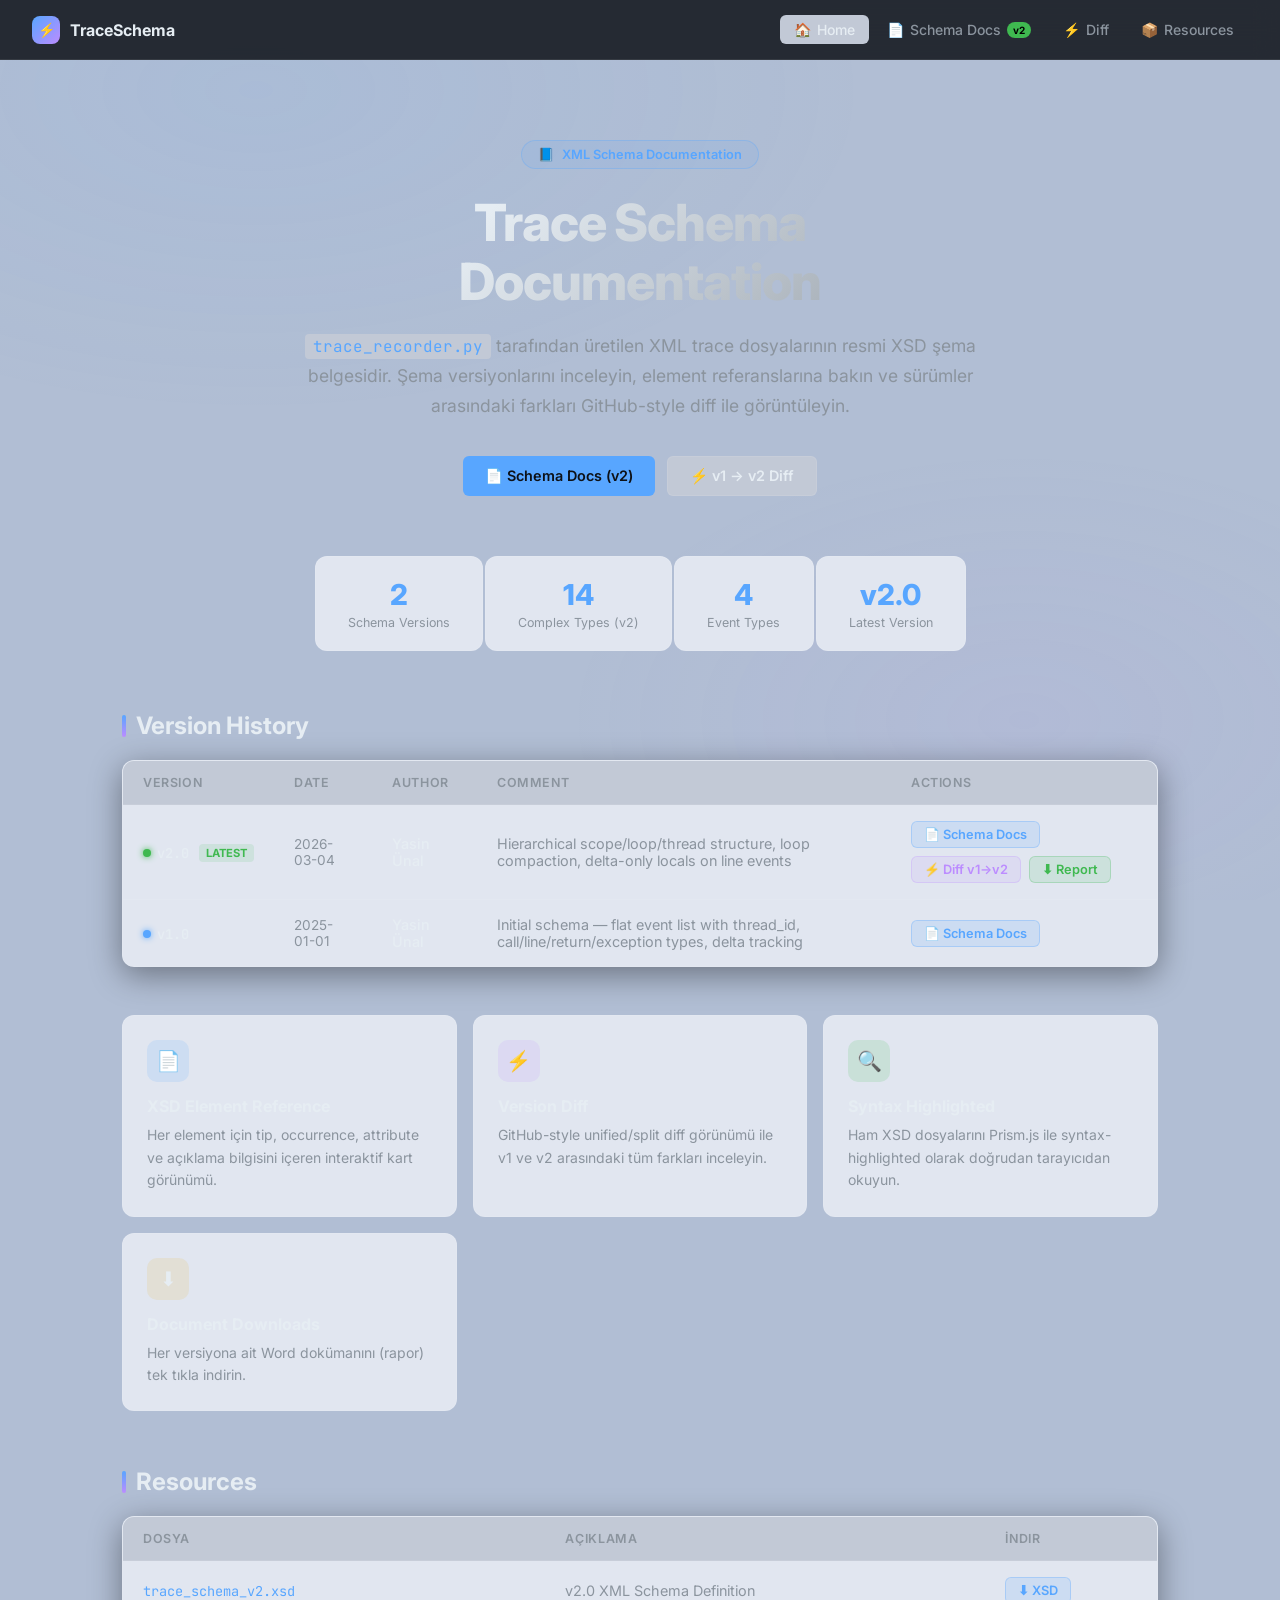
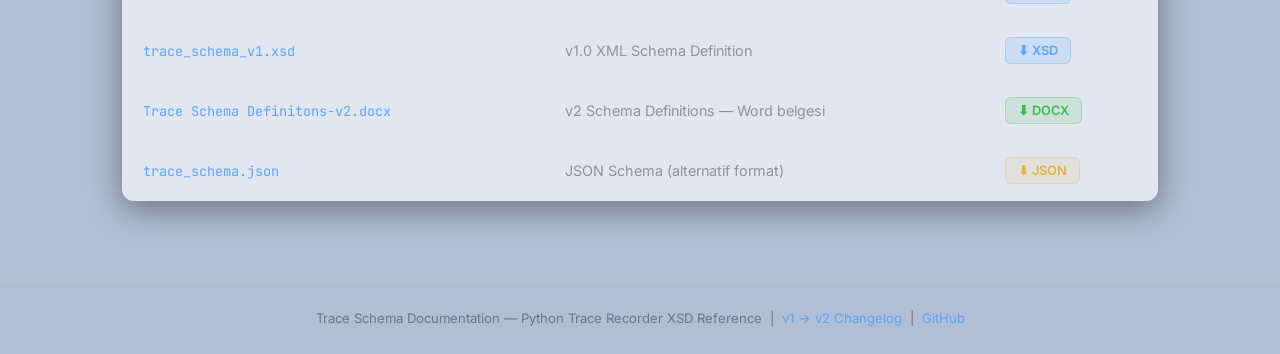
==== index.html @ 7e71cb7e "Trace Schema v0 - XSD schema v1-2 documentations - UI diffs. - Github Actions" ====
<!DOCTYPE html>
<html lang="en">
<head>
    <meta charset="UTF-8" />
    <meta name="viewport" content="width=device-width, initial-scale=1.0" />
    <title>Trace Schema Documentation</title>
    <meta name="description"
        content="Official documentation for the Python Trace Recorder XML Schema (XSD). Browse schema versions, view element references, and compare version diffs." />
    <link rel="preconnect" href="https://fonts.googleapis.com" />
    <link rel="preconnect" href="https://fonts.gstatic.com" crossorigin />
    <link
        href="https://fonts.googleapis.com/css2?family=Inter:wght@300;400;500;600;700;800&family=JetBrains+Mono:wght@400;500&display=swap"
        rel="stylesheet" />
    <style>
        *,
        *::before,
        *::after {
            box-sizing: border-box;
            margin: 0;
            padding: 0;
        }

        :root {
            --bg: #b1bed4;
            --bg2: #e1e6f0;
            --bg3: #c2c9d6;
            --border: rgba(255, 255, 255, 0.08);
            --accent: #58a6ff;
            --accent2: #79c0ff;
            --green: #3fb950;
            --purple: #bc8cff;
            --orange: #e3b341;
            --red: #f85149;
            --text: #e6edf3;
            --text2: #8b949e;
            --text3: #6e7681;
            --radius: 12px;
            --radius-sm: 6px;
            --shadow: 0 8px 32px rgba(0, 0, 0, 0.4);
        }

        html {
            scroll-behavior: smooth;
        }

        body {
            font-family: 'Inter', sans-serif;
            background: var(--bg);
            color: var(--text);
            min-height: 100vh;
            overflow-x: hidden;
        }

        /* ── ANIMATED BACKGROUND ── */
        body::before {
            content: '';
            position: fixed;
            inset: 0;
            background:
                radial-gradient(ellipse 80% 60% at 20% 10%, rgba(88, 166, 255, 0.07) 0%, transparent 60%),
                radial-gradient(ellipse 60% 50% at 80% 80%, rgba(188, 140, 255, 0.06) 0%, transparent 60%);
            pointer-events: none;
            z-index: 0;
        }

        /* ── NAV ── */
        nav {
            position: sticky;
            top: 0;
            z-index: 100;
            display: flex;
            align-items: center;
            justify-content: space-between;
            padding: 0 2rem;
            height: 60px;
            background: rgba(13, 17, 23, 0.85);
            backdrop-filter: blur(12px);
            border-bottom: 1px solid var(--border);
        }

        .nav-brand {
            display: flex;
            align-items: center;
            gap: 10px;
            font-weight: 700;
            font-size: 1rem;
            color: var(--text);
            text-decoration: none;
        }

        .nav-brand .brand-icon {
            width: 28px;
            height: 28px;
            background: linear-gradient(135deg, var(--accent), var(--purple));
            border-radius: 8px;
            display: flex;
            align-items: center;
            justify-content: center;
            font-size: 14px;
        }

        .nav-links {
            display: flex;
            align-items: center;
            gap: 0.25rem;
            list-style: none;
        }

        .nav-links a {
            display: flex;
            align-items: center;
            gap: 6px;
            padding: 6px 14px;
            border-radius: var(--radius-sm);
            color: var(--text2);
            text-decoration: none;
            font-size: 0.875rem;
            font-weight: 500;
            transition: color 0.2s, background 0.2s;
        }

        .nav-links a:hover,
        .nav-links a.active {
            color: var(--text);
            background: var(--bg3);
        }

        .nav-badge {
            font-size: 10px;
            font-weight: 700;
            padding: 2px 6px;
            border-radius: 999px;
            background: var(--green);
            color: #000;
        }

        /* ── HERO ── */
        .hero {
            position: relative;
            z-index: 1;
            max-width: 900px;
            margin: 0 auto;
            padding: 80px 2rem 60px;
            text-align: center;
        }

        .hero-badge {
            display: inline-flex;
            align-items: center;
            gap: 8px;
            padding: 6px 16px;
            background: rgba(88, 166, 255, 0.1);
            border: 1px solid rgba(88, 166, 255, 0.3);
            border-radius: 999px;
            font-size: 0.8rem;
            color: var(--accent);
            font-weight: 600;
            margin-bottom: 24px;
        }

        .hero h1 {
            font-size: clamp(2rem, 5vw, 3.2rem);
            font-weight: 800;
            line-height: 1.15;
            letter-spacing: -0.02em;
            margin-bottom: 20px;
            background: linear-gradient(135deg, #e6edf3 30%, #8b949e);
            -webkit-background-clip: text;
            -webkit-text-fill-color: transparent;
            background-clip: text;
        }

        .hero p {
            font-size: 1.1rem;
            color: var(--text2);
            line-height: 1.7;
            max-width: 680px;
            margin: 0 auto 36px;
        }

        .hero-actions {
            display: flex;
            gap: 12px;
            justify-content: center;
            flex-wrap: wrap;
        }

        .btn {
            display: inline-flex;
            align-items: center;
            gap: 8px;
            padding: 10px 22px;
            border-radius: var(--radius-sm);
            font-size: 0.9rem;
            font-weight: 600;
            text-decoration: none;
            cursor: pointer;
            border: none;
            transition: all 0.2s;
            white-space: nowrap;
        }

        .btn-primary {
            background: var(--accent);
            color: #0d1117;
        }

        .btn-primary:hover {
            background: var(--accent2);
            transform: translateY(-1px);
            box-shadow: 0 4px 16px rgba(88, 166, 255, 0.35);
        }

        .btn-secondary {
            background: var(--bg3);
            color: var(--text);
            border: 1px solid var(--border);
        }

        .btn-secondary:hover {
            background: #2d333b;
            transform: translateY(-1px);
        }

        /* ── STATS STRIP ── */
        .stats-strip {
            position: relative;
            z-index: 1;
            display: flex;
            justify-content: center;
            gap: 2px;
            padding: 0 2rem 60px;
        }

        .stat-card {
            background: var(--bg2);
            border: 1px solid var(--border);
            border-radius: var(--radius);
            padding: 20px 32px;
            text-align: center;
            min-width: 140px;
        }

        .stat-card .stat-num {
            font-size: 1.8rem;
            font-weight: 800;
            color: var(--accent);
            display: block;
        }

        .stat-card .stat-label {
            font-size: 0.78rem;
            color: var(--text2);
            margin-top: 3px;
        }

        /* ── MAIN CONTENT ── */
        .main-content {
            position: relative;
            z-index: 1;
            max-width: 1100px;
            margin: 0 auto;
            padding: 0 2rem 80px;
        }

        .section-header {
            display: flex;
            align-items: center;
            justify-content: space-between;
            margin-bottom: 20px;
        }

        .section-title {
            font-size: 1.5rem;
            font-weight: 700;
            display: flex;
            align-items: center;
            gap: 10px;
        }

        .section-title::before {
            content: '';
            display: inline-block;
            width: 4px;
            height: 22px;
            background: linear-gradient(180deg, var(--accent), var(--purple));
            border-radius: 2px;
        }

        /* ── VERSION TABLE ── */
        .version-table-wrap {
            background: var(--bg2);
            border: 1px solid var(--border);
            border-radius: var(--radius);
            overflow: hidden;
            box-shadow: var(--shadow);
        }

        table {
            width: 100%;
            border-collapse: collapse;
        }

        thead th {
            padding: 14px 20px;
            text-align: left;
            font-size: 0.78rem;
            font-weight: 600;
            color: var(--text2);
            text-transform: uppercase;
            letter-spacing: 0.05em;
            background: var(--bg3);
            border-bottom: 1px solid var(--border);
        }

        tbody tr {
            border-bottom: 1px solid var(--border);
            transition: background 0.15s;
        }

        tbody tr:last-child {
            border-bottom: none;
        }

        tbody tr:hover {
            background: rgba(255, 255, 255, 0.02);
        }

        tbody td {
            padding: 16px 20px;
            font-size: 0.9rem;
            vertical-align: middle;
        }

        .version-badge {
            display: inline-flex;
            align-items: center;
            gap: 6px;
            font-family: 'JetBrains Mono', monospace;
            font-size: 0.85rem;
            font-weight: 600;
        }

        .v-dot {
            width: 8px;
            height: 8px;
            border-radius: 50%;
            flex-shrink: 0;
        }

        .v-dot-green {
            background: var(--green);
            box-shadow: 0 0 6px var(--green);
        }

        .v-dot-blue {
            background: var(--accent);
            box-shadow: 0 0 6px var(--accent);
        }

        .date-cell {
            color: var(--text2);
            font-size: 0.85rem;
        }

        .author-cell {
            font-weight: 500;
            color: var(--text);
        }

        .comment-cell {
            color: var(--text2);
        }

        .actions-cell {
            display: flex;
            align-items: center;
            gap: 8px;
            flex-wrap: wrap;
        }

        .btn-sm {
            display: inline-flex;
            align-items: center;
            gap: 5px;
            padding: 5px 12px;
            border-radius: 6px;
            font-size: 0.8rem;
            font-weight: 600;
            text-decoration: none;
            transition: all 0.2s;
            white-space: nowrap;
            cursor: pointer;
            border: none;
        }

        .btn-sm-blue {
            background: rgba(88, 166, 255, 0.15);
            color: var(--accent);
            border: 1px solid rgba(88, 166, 255, 0.3);
        }

        .btn-sm-blue:hover {
            background: rgba(88, 166, 255, 0.25);
            transform: translateY(-1px);
        }

        .btn-sm-purple {
            background: rgba(188, 140, 255, 0.12);
            color: var(--purple);
            border: 1px solid rgba(188, 140, 255, 0.25);
        }

        .btn-sm-purple:hover {
            background: rgba(188, 140, 255, 0.22);
            transform: translateY(-1px);
        }

        .btn-sm-green {
            background: rgba(63, 185, 80, 0.12);
            color: var(--green);
            border: 1px solid rgba(63, 185, 80, 0.25);
        }

        .btn-sm-green:hover {
            background: rgba(63, 185, 80, 0.22);
            transform: translateY(-1px);
        }

        .btn-sm-orange {
            background: rgba(227, 179, 65, 0.12);
            color: var(--orange);
            border: 1px solid rgba(227, 179, 65, 0.25);
        }

        .btn-sm-orange:hover {
            background: rgba(227, 179, 65, 0.22);
            transform: translateY(-1px);
        }

        /* ── FEATURE CARDS ── */
        .features-grid {
            display: grid;
            grid-template-columns: repeat(auto-fit, minmax(280px, 1fr));
            gap: 16px;
            margin-top: 48px;
        }

        .feature-card {
            background: var(--bg2);
            border: 1px solid var(--border);
            border-radius: var(--radius);
            padding: 24px;
            transition: border-color 0.2s, transform 0.2s;
        }

        .feature-card:hover {
            border-color: rgba(88, 166, 255, 0.3);
            transform: translateY(-2px);
        }

        .feature-icon {
            width: 42px;
            height: 42px;
            border-radius: 10px;
            display: flex;
            align-items: center;
            justify-content: center;
            font-size: 20px;
            margin-bottom: 14px;
        }

        .fi-blue {
            background: rgba(88, 166, 255, 0.15);
        }

        .fi-purple {
            background: rgba(188, 140, 255, 0.15);
        }

        .fi-green {
            background: rgba(63, 185, 80, 0.15);
        }

        .fi-orange {
            background: rgba(227, 179, 65, 0.15);
        }

        .feature-card h3 {
            font-size: 1rem;
            font-weight: 700;
            margin-bottom: 8px;
        }

        .feature-card p {
            font-size: 0.875rem;
            color: var(--text2);
            line-height: 1.6;
        }

        /* ── SECTION DIVIDER ── */
        .section-gap {
            margin-top: 56px;
        }

        /* ── FOOTER ── */
        footer {
            position: relative;
            z-index: 1;
            border-top: 1px solid var(--border);
            padding: 28px 2rem;
            text-align: center;
            color: var(--text3);
            font-size: 0.82rem;
        }

        footer a {
            color: var(--accent);
            text-decoration: none;
        }

        footer a:hover {
            text-decoration: underline;
        }

        /* ── RESPONSIVE ── */
        @media (max-width: 768px) {
            nav {
                padding: 0 1rem;
            }

            .nav-links a span {
                display: none;
            }

            .hero {
                padding: 48px 1rem 40px;
            }

            .main-content {
                padding: 0 1rem 60px;
            }

            .stats-strip {
                gap: 8px;
                flex-wrap: wrap;
            }

            .stat-card {
                min-width: 120px;
                padding: 16px 20px;
            }

            thead th:nth-child(3),
            tbody td:nth-child(3) {
                display: none;
            }

            .hero h1 {
                font-size: 1.8rem;
            }
        }
    </style>
</head>
<body>

    <!-- ── NAVIGATION ── -->
    <nav>
        <a href="index.html" class="nav-brand">
            <div class="brand-icon">⚡</div>
            TraceSchema
        </a>
        <ul class="nav-links">
            <li><a href="index.html" class="active"><span>🏠</span> <span>Home</span></a></li>
            <li><a href="site/schema-v2.html"><span>📄</span> <span>Schema Docs</span><span
                        class="nav-badge">v2</span></a></li>
            <li><a href="site/diff.html"><span>⚡</span> <span>Diff</span></a></li>
            <li><a href="#resources"><span>📦</span> <span>Resources</span></a></li>
        </ul>
    </nav>

    <!-- ── HERO ── -->
    <section class="hero">
        <div class="hero-badge">
            <span>📘</span> XML Schema Documentation
        </div>
        <h1>Trace Schema<br />Documentation</h1>
        <p>
            <code
                style="background: var(--bg3); padding: 2px 8px; border-radius: 4px; font-family: 'JetBrains Mono', monospace; font-size: 0.9em; color: var(--accent);">trace_recorder.py</code>
            tarafından üretilen XML trace dosyalarının resmi XSD şema belgesidir.
            Şema versiyonlarını inceleyin, element referanslarına bakın ve sürümler arasındaki farkları GitHub-style
            diff ile görüntüleyin.
        </p>
        <div class="hero-actions">
            <a href="site/schema-v2.html" class="btn btn-primary">📄 Schema Docs (v2)</a>
            <a href="site/diff.html" class="btn btn-secondary">⚡ v1 → v2 Diff</a>
        </div>
    </section>

    <!-- ── STATS ── -->
    <div class="stats-strip">
        <div class="stat-card">
            <span class="stat-num">2</span>
            <div class="stat-label">Schema Versions</div>
        </div>
        <div class="stat-card">
            <span class="stat-num">14</span>
            <div class="stat-label">Complex Types (v2)</div>
        </div>
        <div class="stat-card">
            <span class="stat-num">4</span>
            <div class="stat-label">Event Types</div>
        </div>
        <div class="stat-card">
            <span class="stat-num">v2.0</span>
            <div class="stat-label">Latest Version</div>
        </div>
    </div>

    <!-- ── MAIN ── -->
    <main class="main-content">

        <!-- Version Table -->
        <section id="versions">
            <div class="section-header">
                <h2 class="section-title">Version History</h2>
            </div>
            <div class="version-table-wrap">
                <table>
                    <thead>
                        <tr>
                            <th>Version</th>
                            <th>Date</th>
                            <th>Author</th>
                            <th>Comment</th>
                            <th>Actions</th>
                        </tr>
                    </thead>
                    <tbody>
                        <tr>
                            <td>
                                <span class="version-badge">
                                    <span class="v-dot v-dot-green"></span>
                                    v2.0 <span
                                        style="font-size:0.7rem; color:var(--green); font-family:Inter,sans-serif; font-weight:700; background:rgba(63,185,80,0.12); padding:2px 7px; border-radius:4px; margin-left:4px;">LATEST</span>
                                </span>
                            </td>
                            <td class="date-cell">2026-03-04</td>
                            <td class="author-cell">Yasin Ünal</td>
                            <td class="comment-cell">Hierarchical scope/loop/thread structure, loop compaction,
                                delta-only locals on line events</td>
                            <td>
                                <div class="actions-cell">
                                    <a href="site/schema-v2.html" class="btn-sm btn-sm-blue">📄 Schema Docs</a>
                                    <a href="site/diff.html" class="btn-sm btn-sm-purple">⚡ Diff v1→v2</a>
                                    <a href="documents/Trace Schema Definitons-v2.docx" class="btn-sm btn-sm-green"
                                        download>⬇ Report</a>
                                </div>
                            </td>
                        </tr>
                        <tr>
                            <td>
                                <span class="version-badge">
                                    <span class="v-dot v-dot-blue"></span>
                                    v1.0
                                </span>
                            </td>
                            <td class="date-cell">2025-01-01</td>
                            <td class="author-cell">Yasin Ünal</td>
                            <td class="comment-cell">Initial schema — flat event list with thread_id,
                                call/line/return/exception types, delta tracking</td>
                            <td>
                                <div class="actions-cell">
                                    <a href="site/schema-v1.html" class="btn-sm btn-sm-blue">📄 Schema Docs</a>
                                </div>
                            </td>
                        </tr>
                    </tbody>
                </table>
            </div>
        </section>

        <!-- Feature Cards -->
        <div class="features-grid">
            <div class="feature-card">
                <div class="feature-icon fi-blue">📄</div>
                <h3>XSD Element Reference</h3>
                <p>Her element için tip, occurrence, attribute ve açıklama bilgisini içeren interaktif kart görünümü.
                </p>
            </div>
            <div class="feature-card">
                <div class="feature-icon fi-purple">⚡</div>
                <h3>Version Diff</h3>
                <p>GitHub-style unified/split diff görünümü ile v1 ve v2 arasındaki tüm farkları inceleyin.</p>
            </div>
            <div class="feature-card">
                <div class="feature-icon fi-green">🔍</div>
                <h3>Syntax Highlighted</h3>
                <p>Ham XSD dosyalarını Prism.js ile syntax-highlighted olarak doğrudan tarayıcıdan okuyun.</p>
            </div>
            <div class="feature-card">
                <div class="feature-icon fi-orange">⬇</div>
                <h3>Document Downloads</h3>
                <p>Her versiyona ait Word dokümanını (rapor) tek tıkla indirin.</p>
            </div>
        </div>

        <!-- Resources -->
        <section id="resources" class="section-gap">
            <div class="section-header">
                <h2 class="section-title">Resources</h2>
            </div>
            <div class="version-table-wrap">
                <table>
                    <thead>
                        <tr>
                            <th>Dosya</th>
                            <th>Açıklama</th>
                            <th>İndir</th>
                        </tr>
                    </thead>
                    <tbody>
                        <tr>
                            <td><code
                                    style="font-family:'JetBrains Mono',monospace; color:var(--accent); font-size:0.85rem;">trace_schema_v2.xsd</code>
                            </td>
                            <td class="comment-cell">v2.0 XML Schema Definition</td>
                            <td><a href="schema/trace_schema_v2.xsd" class="btn-sm btn-sm-blue" download>⬇ XSD</a></td>
                        </tr>
                        <tr>
                            <td><code
                                    style="font-family:'JetBrains Mono',monospace; color:var(--accent); font-size:0.85rem;">trace_schema_v1.xsd</code>
                            </td>
                            <td class="comment-cell">v1.0 XML Schema Definition</td>
                            <td><a href="schema/trace_schema_v1.xsd" class="btn-sm btn-sm-blue" download>⬇ XSD</a></td>
                        </tr>
                        <tr>
                            <td><code
                                    style="font-family:'JetBrains Mono',monospace; color:var(--accent); font-size:0.85rem;">Trace Schema Definitons-v2.docx</code>
                            </td>
                            <td class="comment-cell">v2 Schema Definitions — Word belgesi</td>
                            <td><a href="documents/Trace Schema Definitons-v2.docx" class="btn-sm btn-sm-green"
                                    download>⬇ DOCX</a></td>
                        </tr>
                        <tr>
                            <td><code
                                    style="font-family:'JetBrains Mono',monospace; color:var(--accent); font-size:0.85rem;">trace_schema.json</code>
                            </td>
                            <td class="comment-cell">JSON Schema (alternatif format)</td>
                            <td><a href="schema/trace_schema.json" class="btn-sm btn-sm-orange" download>⬇ JSON</a></td>
                        </tr>
                    </tbody>
                </table>
            </div>
        </section>

    </main>

    <!-- ── FOOTER ── -->
    <footer>
        <p>Trace Schema Documentation &mdash; Python Trace Recorder XSD Reference &nbsp;|&nbsp; <a
                href="site/diff.html">v1 → v2 Changelog</a> &nbsp;|&nbsp; <a href="https://github.com"
                target="_blank">GitHub</a></p>
    </footer>

</body>
</html>
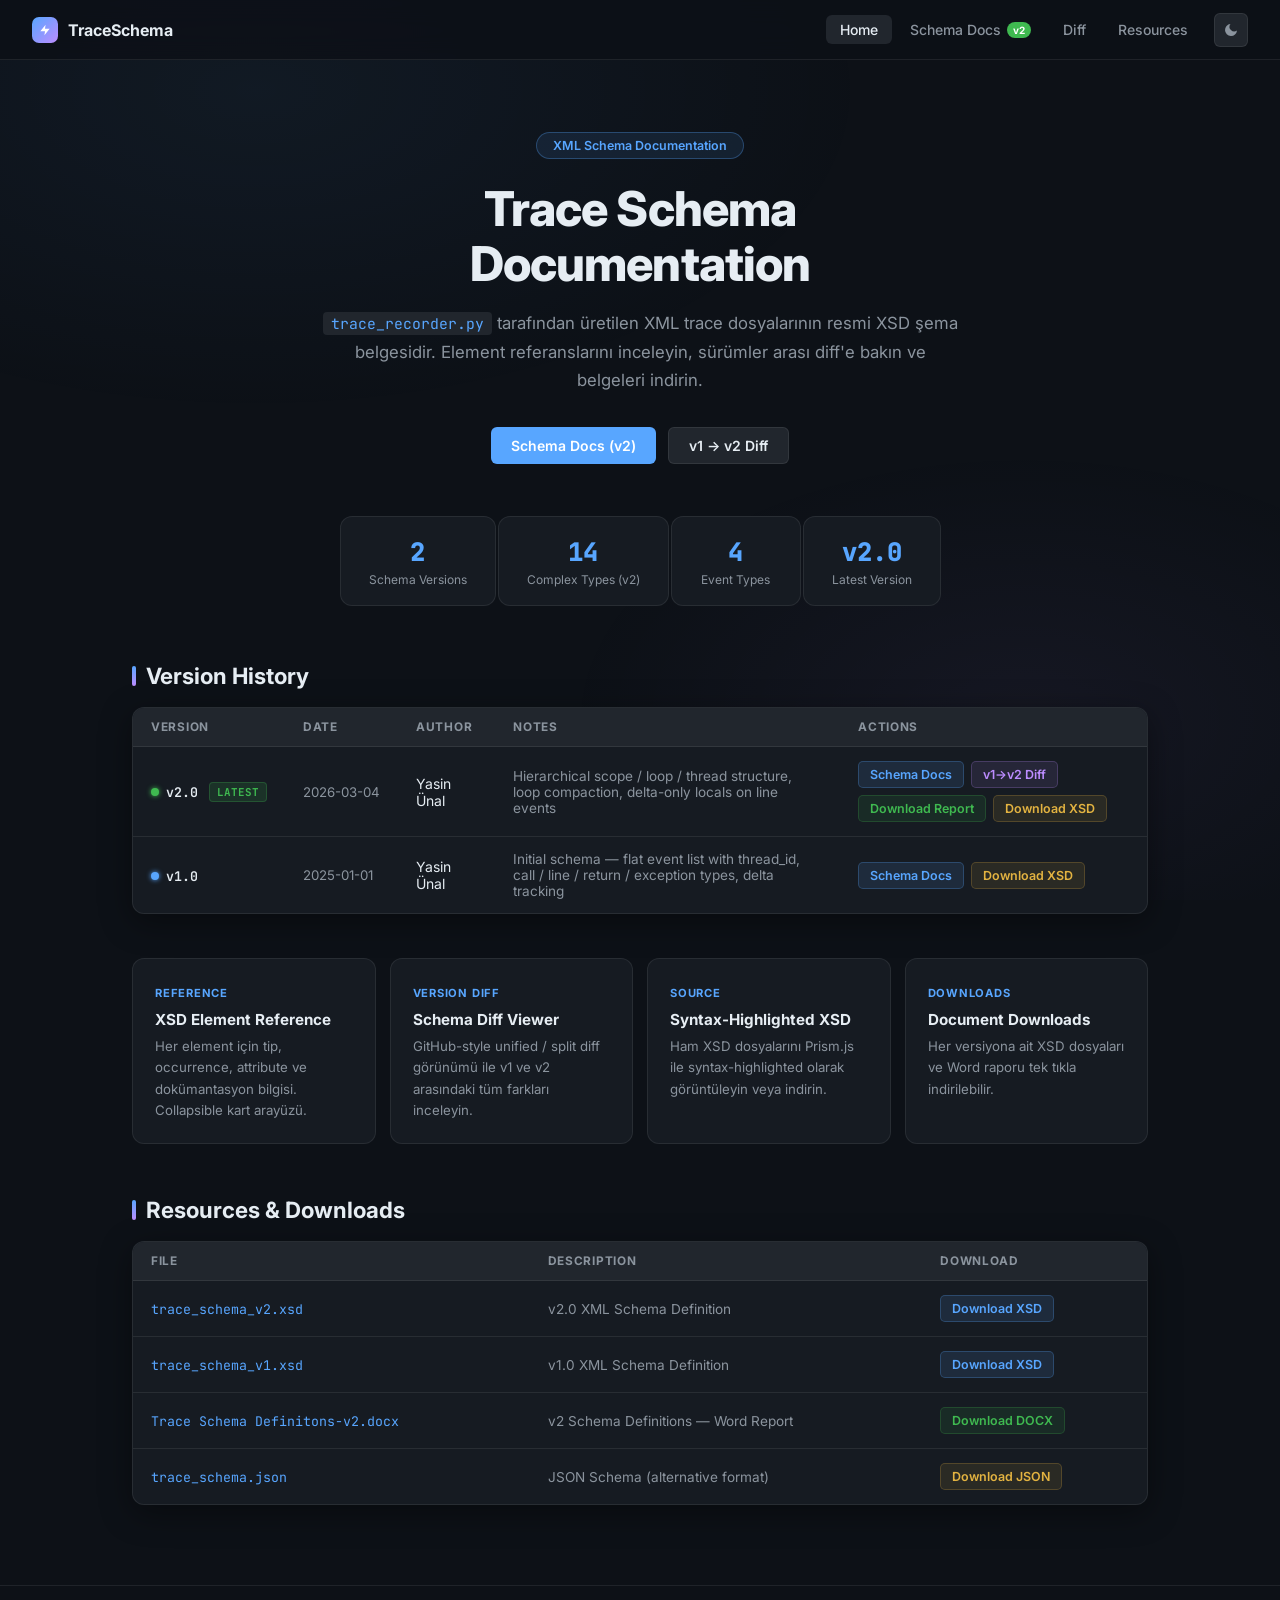
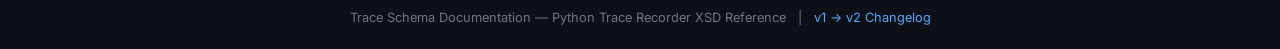
==== commit eedda871: "v1.0: - Dark/white mode - download butons - removed all emojis" ====
--- a/index.html
+++ b/index.html
@@ -1,5 +1,5 @@
 <!DOCTYPE html>
-<html lang="en">
+<html lang="en" data-theme="dark">
 <head>
     <meta charset="UTF-8" />
     <meta name="viewport" content="width=device-width, initial-scale=1.0" />
@@ -21,9 +21,9 @@
         }
 
         :root {
-            --bg: #b1bed4;
-            --bg2: #e1e6f0;
-            --bg3: #c2c9d6;
+            --bg: #0d1117;
+            --bg2: #161b22;
+            --bg3: #21262d;
             --border: rgba(255, 255, 255, 0.08);
             --accent: #58a6ff;
             --accent2: #79c0ff;
@@ -39,6 +39,23 @@
             --shadow: 0 8px 32px rgba(0, 0, 0, 0.4);
         }
 
+        [data-theme="light"] {
+            --bg: #ffffff;
+            --bg2: #f6f8fa;
+            --bg3: #eaeef2;
+            --border: rgba(0, 0, 0, 0.1);
+            --accent: #0969da;
+            --accent2: #218bff;
+            --green: #1a7f37;
+            --purple: #8250df;
+            --orange: #9a6700;
+            --red: #d1242f;
+            --text: #1f2328;
+            --text2: #656d76;
+            --text3: #8c959f;
+            --shadow: 0 4px 16px rgba(0, 0, 0, 0.1);
+        }
+
         html {
             scroll-behavior: smooth;
         }
@@ -49,21 +66,24 @@
             color: var(--text);
             min-height: 100vh;
             overflow-x: hidden;
-        }
-
-        /* ── ANIMATED BACKGROUND ── */
+            transition: background 0.25s, color 0.25s;
+        }
+
         body::before {
             content: '';
             position: fixed;
             inset: 0;
-            background:
-                radial-gradient(ellipse 80% 60% at 20% 10%, rgba(88, 166, 255, 0.07) 0%, transparent 60%),
-                radial-gradient(ellipse 60% 50% at 80% 80%, rgba(188, 140, 255, 0.06) 0%, transparent 60%);
             pointer-events: none;
             z-index: 0;
-        }
-
-        /* ── NAV ── */
+            background: radial-gradient(ellipse 80% 60% at 20% 10%, rgba(88, 166, 255, 0.06) 0%, transparent 60%),
+                radial-gradient(ellipse 60% 50% at 80% 80%, rgba(188, 140, 255, 0.05) 0%, transparent 60%);
+        }
+
+        [data-theme="light"] body::before {
+            opacity: 0.4;
+        }
+
+        /* NAV */
         nav {
             position: sticky;
             top: 0;
@@ -73,9 +93,14 @@
             justify-content: space-between;
             padding: 0 2rem;
             height: 60px;
-            background: rgba(13, 17, 23, 0.85);
+            background: rgba(13, 17, 23, 0.88);
             backdrop-filter: blur(12px);
             border-bottom: 1px solid var(--border);
+            transition: background 0.25s;
+        }
+
+        [data-theme="light"] nav {
+            background: rgba(255, 255, 255, 0.9);
         }
 
         .nav-brand {
@@ -88,15 +113,26 @@
             text-decoration: none;
         }
 
-        .nav-brand .brand-icon {
-            width: 28px;
-            height: 28px;
+        .brand-icon {
+            width: 26px;
+            height: 26px;
             background: linear-gradient(135deg, var(--accent), var(--purple));
-            border-radius: 8px;
+            border-radius: 7px;
             display: flex;
             align-items: center;
             justify-content: center;
-            font-size: 14px;
+        }
+
+        .brand-icon svg {
+            width: 14px;
+            height: 14px;
+            fill: #fff;
+        }
+
+        .nav-right {
+            display: flex;
+            align-items: center;
+            gap: 0.25rem;
         }
 
         .nav-links {
@@ -131,16 +167,43 @@
             padding: 2px 6px;
             border-radius: 999px;
             background: var(--green);
-            color: #000;
-        }
-
-        /* ── HERO ── */
+            color: #fff;
+        }
+
+        /* Theme toggle */
+        .theme-btn {
+            display: flex;
+            align-items: center;
+            justify-content: center;
+            width: 34px;
+            height: 34px;
+            border-radius: var(--radius-sm);
+            background: var(--bg3);
+            border: 1px solid var(--border);
+            color: var(--text2);
+            cursor: pointer;
+            margin-left: 8px;
+            transition: background 0.2s, color 0.2s;
+        }
+
+        .theme-btn:hover {
+            background: var(--bg2);
+            color: var(--text);
+        }
+
+        .theme-btn svg {
+            width: 16px;
+            height: 16px;
+            fill: currentColor;
+        }
+
+        /* HERO */
         .hero {
             position: relative;
             z-index: 1;
-            max-width: 900px;
+            max-width: 860px;
             margin: 0 auto;
-            padding: 80px 2rem 60px;
+            padding: 72px 2rem 52px;
             text-align: center;
         }
 
@@ -148,34 +211,34 @@
             display: inline-flex;
             align-items: center;
             gap: 8px;
-            padding: 6px 16px;
+            padding: 5px 16px;
             background: rgba(88, 166, 255, 0.1);
             border: 1px solid rgba(88, 166, 255, 0.3);
             border-radius: 999px;
-            font-size: 0.8rem;
+            font-size: 0.78rem;
             color: var(--accent);
             font-weight: 600;
-            margin-bottom: 24px;
+            margin-bottom: 22px;
+        }
+
+        [data-theme="light"] .hero-badge {
+            background: rgba(9, 105, 218, 0.08);
         }
 
         .hero h1 {
-            font-size: clamp(2rem, 5vw, 3.2rem);
+            font-size: clamp(1.9rem, 5vw, 3rem);
             font-weight: 800;
             line-height: 1.15;
             letter-spacing: -0.02em;
-            margin-bottom: 20px;
-            background: linear-gradient(135deg, #e6edf3 30%, #8b949e);
-            -webkit-background-clip: text;
-            -webkit-text-fill-color: transparent;
-            background-clip: text;
+            margin-bottom: 18px;
         }
 
         .hero p {
-            font-size: 1.1rem;
+            font-size: 1.05rem;
             color: var(--text2);
             line-height: 1.7;
-            max-width: 680px;
-            margin: 0 auto 36px;
+            max-width: 640px;
+            margin: 0 auto 32px;
         }
 
         .hero-actions {
@@ -188,10 +251,10 @@
         .btn {
             display: inline-flex;
             align-items: center;
-            gap: 8px;
-            padding: 10px 22px;
+            gap: 7px;
+            padding: 9px 20px;
             border-radius: var(--radius-sm);
-            font-size: 0.9rem;
+            font-size: 0.875rem;
             font-weight: 600;
             text-decoration: none;
             cursor: pointer;
@@ -202,13 +265,13 @@
 
         .btn-primary {
             background: var(--accent);
-            color: #0d1117;
+            color: #fff;
         }
 
         .btn-primary:hover {
             background: var(--accent2);
             transform: translateY(-1px);
-            box-shadow: 0 4px 16px rgba(88, 166, 255, 0.35);
+            box-shadow: 0 4px 14px rgba(88, 166, 255, 0.3);
         }
 
         .btn-secondary {
@@ -218,47 +281,49 @@
         }
 
         .btn-secondary:hover {
-            background: #2d333b;
+            background: var(--bg2);
             transform: translateY(-1px);
         }
 
-        /* ── STATS STRIP ── */
+        /* STATS */
         .stats-strip {
             position: relative;
             z-index: 1;
             display: flex;
             justify-content: center;
             gap: 2px;
-            padding: 0 2rem 60px;
+            padding: 0 2rem 56px;
+            flex-wrap: wrap;
         }
 
         .stat-card {
             background: var(--bg2);
             border: 1px solid var(--border);
             border-radius: var(--radius);
-            padding: 20px 32px;
+            padding: 18px 28px;
             text-align: center;
-            min-width: 140px;
-        }
-
-        .stat-card .stat-num {
-            font-size: 1.8rem;
+            min-width: 130px;
+        }
+
+        .stat-num {
+            font-size: 1.6rem;
             font-weight: 800;
             color: var(--accent);
             display: block;
-        }
-
-        .stat-card .stat-label {
-            font-size: 0.78rem;
+            font-family: 'JetBrains Mono', monospace;
+        }
+
+        .stat-label {
+            font-size: 0.75rem;
             color: var(--text2);
             margin-top: 3px;
         }
 
-        /* ── MAIN CONTENT ── */
+        /* MAIN */
         .main-content {
             position: relative;
             z-index: 1;
-            max-width: 1100px;
+            max-width: 1080px;
             margin: 0 auto;
             padding: 0 2rem 80px;
         }
@@ -267,11 +332,11 @@
             display: flex;
             align-items: center;
             justify-content: space-between;
-            margin-bottom: 20px;
+            margin-bottom: 18px;
         }
 
         .section-title {
-            font-size: 1.5rem;
+            font-size: 1.4rem;
             font-weight: 700;
             display: flex;
             align-items: center;
@@ -282,12 +347,12 @@
             content: '';
             display: inline-block;
             width: 4px;
-            height: 22px;
+            height: 20px;
             background: linear-gradient(180deg, var(--accent), var(--purple));
             border-radius: 2px;
         }
 
-        /* ── VERSION TABLE ── */
+        /* VERSION TABLE */
         .version-table-wrap {
             background: var(--bg2);
             border: 1px solid var(--border);
@@ -302,13 +367,13 @@
         }
 
         thead th {
-            padding: 14px 20px;
+            padding: 12px 18px;
             text-align: left;
-            font-size: 0.78rem;
-            font-weight: 600;
+            font-size: 0.74rem;
+            font-weight: 700;
             color: var(--text2);
             text-transform: uppercase;
-            letter-spacing: 0.05em;
+            letter-spacing: 0.06em;
             background: var(--bg3);
             border-bottom: 1px solid var(--border);
         }
@@ -323,21 +388,21 @@
         }
 
         tbody tr:hover {
-            background: rgba(255, 255, 255, 0.02);
+            background: rgba(88, 166, 255, 0.03);
         }
 
         tbody td {
-            padding: 16px 20px;
-            font-size: 0.9rem;
+            padding: 14px 18px;
+            font-size: 0.875rem;
             vertical-align: middle;
         }
 
         .version-badge {
             display: inline-flex;
             align-items: center;
-            gap: 6px;
+            gap: 7px;
             font-family: 'JetBrains Mono', monospace;
-            font-size: 0.85rem;
+            font-size: 0.83rem;
             font-weight: 600;
         }
 
@@ -350,32 +415,40 @@
 
         .v-dot-green {
             background: var(--green);
-            box-shadow: 0 0 6px var(--green);
+            box-shadow: 0 0 5px var(--green);
         }
 
         .v-dot-blue {
             background: var(--accent);
-            box-shadow: 0 0 6px var(--accent);
+            box-shadow: 0 0 5px var(--accent);
+        }
+
+        .latest-chip {
+            font-size: 0.68rem;
+            font-weight: 700;
+            background: rgba(63, 185, 80, 0.15);
+            color: var(--green);
+            padding: 2px 7px;
+            border-radius: 4px;
+            margin-left: 4px;
+            border: 1px solid rgba(63, 185, 80, 0.25);
         }
 
         .date-cell {
             color: var(--text2);
-            font-size: 0.85rem;
-        }
-
-        .author-cell {
-            font-weight: 500;
-            color: var(--text);
+            font-size: 0.83rem;
+            white-space: nowrap;
         }
 
         .comment-cell {
             color: var(--text2);
+            font-size: 0.85rem;
         }
 
         .actions-cell {
             display: flex;
             align-items: center;
-            gap: 8px;
+            gap: 7px;
             flex-wrap: wrap;
         }
 
@@ -383,74 +456,70 @@
             display: inline-flex;
             align-items: center;
             gap: 5px;
-            padding: 5px 12px;
-            border-radius: 6px;
-            font-size: 0.8rem;
+            padding: 5px 11px;
+            border-radius: 5px;
+            font-size: 0.78rem;
             font-weight: 600;
             text-decoration: none;
             transition: all 0.2s;
             white-space: nowrap;
             cursor: pointer;
-            border: none;
+            border: 1px solid transparent;
         }
 
         .btn-sm-blue {
-            background: rgba(88, 166, 255, 0.15);
+            background: rgba(88, 166, 255, 0.12);
             color: var(--accent);
-            border: 1px solid rgba(88, 166, 255, 0.3);
+            border-color: rgba(88, 166, 255, 0.25);
         }
 
         .btn-sm-blue:hover {
-            background: rgba(88, 166, 255, 0.25);
-            transform: translateY(-1px);
+            background: rgba(88, 166, 255, 0.22);
         }
 
         .btn-sm-purple {
-            background: rgba(188, 140, 255, 0.12);
+            background: rgba(188, 140, 255, 0.1);
             color: var(--purple);
-            border: 1px solid rgba(188, 140, 255, 0.25);
+            border-color: rgba(188, 140, 255, 0.22);
         }
 
         .btn-sm-purple:hover {
-            background: rgba(188, 140, 255, 0.22);
-            transform: translateY(-1px);
+            background: rgba(188, 140, 255, 0.2);
         }
 
         .btn-sm-green {
-            background: rgba(63, 185, 80, 0.12);
+            background: rgba(63, 185, 80, 0.1);
             color: var(--green);
-            border: 1px solid rgba(63, 185, 80, 0.25);
+            border-color: rgba(63, 185, 80, 0.22);
         }
 
         .btn-sm-green:hover {
-            background: rgba(63, 185, 80, 0.22);
-            transform: translateY(-1px);
+            background: rgba(63, 185, 80, 0.2);
         }
 
         .btn-sm-orange {
-            background: rgba(227, 179, 65, 0.12);
+            background: rgba(227, 179, 65, 0.1);
             color: var(--orange);
-            border: 1px solid rgba(227, 179, 65, 0.25);
+            border-color: rgba(227, 179, 65, 0.22);
         }
 
         .btn-sm-orange:hover {
-            background: rgba(227, 179, 65, 0.22);
-            transform: translateY(-1px);
-        }
-
-        /* ── FEATURE CARDS ── */
+            background: rgba(227, 179, 65, 0.2);
+        }
+
+        /* FEATURE CARDS */
         .features-grid {
             display: grid;
-            grid-template-columns: repeat(auto-fit, minmax(280px, 1fr));
-            gap: 16px;
-            margin-top: 48px;
+            grid-template-columns: repeat(auto-fit, minmax(240px, 1fr));
+            gap: 14px;
+            margin-top: 44px;
         }
 
         .feature-card {
             background: var(--bg2);
             border: 1px solid var(--border);
             border-radius: var(--radius);
-            padding: 24px;
+            padding: 22px;
             transition: border-color 0.2s, transform 0.2s;
         }
 
@@ -459,59 +528,40 @@
             transform: translateY(-2px);
         }
 
-        .feature-icon {
-            width: 42px;
-            height: 42px;
-            border-radius: 10px;
-            display: flex;
-            align-items: center;
-            justify-content: center;
-            font-size: 20px;
-            margin-bottom: 14px;
-        }
-
-        .fi-blue {
-            background: rgba(88, 166, 255, 0.15);
-        }
-
-        .fi-purple {
-            background: rgba(188, 140, 255, 0.15);
-        }
-
-        .fi-green {
-            background: rgba(63, 185, 80, 0.15);
-        }
-
-        .fi-orange {
-            background: rgba(227, 179, 65, 0.15);
-        }
-
         .feature-card h3 {
-            font-size: 1rem;
+            font-size: 0.95rem;
             font-weight: 700;
-            margin-bottom: 8px;
+            margin-bottom: 7px;
         }
 
         .feature-card p {
-            font-size: 0.875rem;
+            font-size: 0.83rem;
             color: var(--text2);
             line-height: 1.6;
         }
 
-        /* ── SECTION DIVIDER ── */
+        .feature-label {
+            display: inline-block;
+            font-size: 0.7rem;
+            font-weight: 700;
+            color: var(--accent);
+            letter-spacing: 0.07em;
+            text-transform: uppercase;
+            margin-bottom: 10px;
+        }
+
         .section-gap {
-            margin-top: 56px;
-        }
-
-        /* ── FOOTER ── */
+            margin-top: 52px;
+        }
+
         footer {
             position: relative;
             z-index: 1;
             border-top: 1px solid var(--border);
-            padding: 28px 2rem;
+            padding: 24px 2rem;
             text-align: center;
             color: var(--text3);
-            font-size: 0.82rem;
+            font-size: 0.8rem;
         }
 
         footer a {
@@ -523,105 +573,86 @@
             text-decoration: underline;
         }
 
-        /* ── RESPONSIVE ── */
-        @media (max-width: 768px) {
+        @media (max-width:768px) {
             nav {
                 padding: 0 1rem;
             }
 
-            .nav-links a span {
-                display: none;
-            }
-
             .hero {
-                padding: 48px 1rem 40px;
+                padding: 48px 1rem 36px;
             }
 
             .main-content {
                 padding: 0 1rem 60px;
-            }
-
-            .stats-strip {
-                gap: 8px;
-                flex-wrap: wrap;
-            }
-
-            .stat-card {
-                min-width: 120px;
-                padding: 16px 20px;
             }
 
             thead th:nth-child(3),
             tbody td:nth-child(3) {
                 display: none;
             }
-
-            .hero h1 {
-                font-size: 1.8rem;
-            }
         }
     </style>
 </head>
 <body>
 
-    <!-- ── NAVIGATION ── -->
     <nav>
         <a href="index.html" class="nav-brand">
-            <div class="brand-icon">⚡</div>
+            <div class="brand-icon"><svg viewBox="0 0 24 24">
+                    <path d="M13 3L4 14h8l-1 7 9-11h-8z" />
+                </svg></div>
             TraceSchema
         </a>
-        <ul class="nav-links">
-            <li><a href="index.html" class="active"><span>🏠</span> <span>Home</span></a></li>
-            <li><a href="site/schema-v2.html"><span>📄</span> <span>Schema Docs</span><span
-                        class="nav-badge">v2</span></a></li>
-            <li><a href="site/diff.html"><span>⚡</span> <span>Diff</span></a></li>
-            <li><a href="#resources"><span>📦</span> <span>Resources</span></a></li>
-        </ul>
+        <div class="nav-right">
+            <ul class="nav-links">
+                <li><a href="index.html" class="active">Home</a></li>
+                <li><a href="site/schema-v2.html">Schema Docs <span class="nav-badge">v2</span></a></li>
+                <li><a href="site/diff.html">Diff</a></li>
+                <li><a href="#resources">Resources</a></li>
+            </ul>
+            <button class="theme-btn" id="theme-toggle" title="Toggle light/dark theme" onclick="toggleTheme()">
+                <svg id="icon-sun" viewBox="0 0 24 24" style="display:none">
+                    <path
+                        d="M12 17a5 5 0 1 0 0-10 5 5 0 0 0 0 10zm0 2a1 1 0 0 1 1 1v1a1 1 0 0 1-2 0v-1a1 1 0 0 1 1-1zm0-16a1 1 0 0 1 1 1v1a1 1 0 0 1-2 0V4a1 1 0 0 1 1-1zm9 8a1 1 0 0 1 0 2h-1a1 1 0 0 1 0-2h1zM4 12a1 1 0 0 1 0 2H3a1 1 0 0 1 0-2h1zm14.95 5.364a1 1 0 0 1-1.414 1.414l-.707-.707a1 1 0 0 1 1.414-1.414l.707.707zm-12.9-12.9A1 1 0 0 1 7.464 5.878l-.707.707A1 1 0 1 1 5.343 5.17l.707-.707zm12.9 0a1 1 0 0 1 0 1.414l-.707.707a1 1 0 1 1-1.414-1.414l.707-.707a1 1 0 0 1 1.414 0zM6.05 18.364a1 1 0 0 1-1.414-1.414l.707-.707a1 1 0 0 1 1.414 1.414l-.707.707z" />
+                </svg>
+                <svg id="icon-moon" viewBox="0 0 24 24">
+                    <path d="M21 12.79A9 9 0 1 1 11.21 3 7 7 0 0 0 21 12.79z" />
+                </svg>
+            </button>
+        </div>
     </nav>
 
-    <!-- ── HERO ── -->
     <section class="hero">
-        <div class="hero-badge">
-            <span>📘</span> XML Schema Documentation
-        </div>
+        <div class="hero-badge">XML Schema Documentation</div>
         <h1>Trace Schema<br />Documentation</h1>
         <p>
             <code
-                style="background: var(--bg3); padding: 2px 8px; border-radius: 4px; font-family: 'JetBrains Mono', monospace; font-size: 0.9em; color: var(--accent);">trace_recorder.py</code>
+                style="background:var(--bg3); padding:2px 8px; border-radius:4px; font-family:'JetBrains Mono',monospace; font-size:0.88em; color:var(--accent);">trace_recorder.py</code>
             tarafından üretilen XML trace dosyalarının resmi XSD şema belgesidir.
-            Şema versiyonlarını inceleyin, element referanslarına bakın ve sürümler arasındaki farkları GitHub-style
-            diff ile görüntüleyin.
+            Element referanslarını inceleyin, sürümler arası diff'e bakın ve belgeleri indirin.
         </p>
         <div class="hero-actions">
-            <a href="site/schema-v2.html" class="btn btn-primary">📄 Schema Docs (v2)</a>
-            <a href="site/diff.html" class="btn btn-secondary">⚡ v1 → v2 Diff</a>
+            <a href="site/schema-v2.html" class="btn btn-primary">Schema Docs (v2)</a>
+            <a href="site/diff.html" class="btn btn-secondary">v1 &rarr; v2 Diff</a>
         </div>
     </section>
 
-    <!-- ── STATS ── -->
     <div class="stats-strip">
-        <div class="stat-card">
-            <span class="stat-num">2</span>
+        <div class="stat-card"><span class="stat-num">2</span>
             <div class="stat-label">Schema Versions</div>
         </div>
-        <div class="stat-card">
-            <span class="stat-num">14</span>
+        <div class="stat-card"><span class="stat-num">14</span>
             <div class="stat-label">Complex Types (v2)</div>
         </div>
-        <div class="stat-card">
-            <span class="stat-num">4</span>
+        <div class="stat-card"><span class="stat-num">4</span>
             <div class="stat-label">Event Types</div>
         </div>
-        <div class="stat-card">
-            <span class="stat-num">v2.0</span>
+        <div class="stat-card"><span class="stat-num">v2.0</span>
             <div class="stat-label">Latest Version</div>
         </div>
     </div>
 
-    <!-- ── MAIN ── -->
     <main class="main-content">
 
-        <!-- Version Table -->
         <section id="versions">
             <div class="section-header">
                 <h2 class="section-title">Version History</h2>
@@ -633,7 +664,7 @@
                             <th>Version</th>
                             <th>Date</th>
                             <th>Author</th>
-                            <th>Comment</th>
+                            <th>Notes</th>
                             <th>Actions</th>
                         </tr>
                     </thead>
@@ -642,20 +673,21 @@
                             <td>
                                 <span class="version-badge">
                                     <span class="v-dot v-dot-green"></span>
-                                    v2.0 <span
-                                        style="font-size:0.7rem; color:var(--green); font-family:Inter,sans-serif; font-weight:700; background:rgba(63,185,80,0.12); padding:2px 7px; border-radius:4px; margin-left:4px;">LATEST</span>
+                                    v2.0 <span class="latest-chip">LATEST</span>
                                 </span>
                             </td>
                             <td class="date-cell">2026-03-04</td>
-                            <td class="author-cell">Yasin Ünal</td>
-                            <td class="comment-cell">Hierarchical scope/loop/thread structure, loop compaction,
+                            <td>Yasin &Uuml;nal</td>
+                            <td class="comment-cell">Hierarchical scope / loop / thread structure, loop compaction,
                                 delta-only locals on line events</td>
                             <td>
                                 <div class="actions-cell">
-                                    <a href="site/schema-v2.html" class="btn-sm btn-sm-blue">📄 Schema Docs</a>
-                                    <a href="site/diff.html" class="btn-sm btn-sm-purple">⚡ Diff v1→v2</a>
+                                    <a href="site/schema-v2.html" class="btn-sm btn-sm-blue">Schema Docs</a>
+                                    <a href="site/diff.html" class="btn-sm btn-sm-purple">v1&rarr;v2 Diff</a>
                                     <a href="documents/Trace Schema Definitons-v2.docx" class="btn-sm btn-sm-green"
-                                        download>⬇ Report</a>
+                                        download>Download Report</a>
+                                    <a href="schema/trace_schema_v2.xsd" class="btn-sm btn-sm-orange" download>Download
+                                        XSD</a>
                                 </div>
                             </td>
                         </tr>
@@ -667,12 +699,14 @@
                                 </span>
                             </td>
                             <td class="date-cell">2025-01-01</td>
-                            <td class="author-cell">Yasin Ünal</td>
-                            <td class="comment-cell">Initial schema — flat event list with thread_id,
-                                call/line/return/exception types, delta tracking</td>
+                            <td>Yasin &Uuml;nal</td>
+                            <td class="comment-cell">Initial schema &mdash; flat event list with thread_id, call / line
+                                / return / exception types, delta tracking</td>
                             <td>
                                 <div class="actions-cell">
-                                    <a href="site/schema-v1.html" class="btn-sm btn-sm-blue">📄 Schema Docs</a>
+                                    <a href="site/schema-v1.html" class="btn-sm btn-sm-blue">Schema Docs</a>
+                                    <a href="schema/trace_schema_v1.xsd" class="btn-sm btn-sm-orange" download>Download
+                                        XSD</a>
                                 </div>
                             </td>
                         </tr>
@@ -681,74 +715,74 @@
             </div>
         </section>
 
-        <!-- Feature Cards -->
         <div class="features-grid">
             <div class="feature-card">
-                <div class="feature-icon fi-blue">📄</div>
+                <div class="feature-label">Reference</div>
                 <h3>XSD Element Reference</h3>
-                <p>Her element için tip, occurrence, attribute ve açıklama bilgisini içeren interaktif kart görünümü.
-                </p>
+                <p>Her element için tip, occurrence, attribute ve dokümantasyon bilgisi. Collapsible kart arayüzü.</p>
             </div>
             <div class="feature-card">
-                <div class="feature-icon fi-purple">⚡</div>
-                <h3>Version Diff</h3>
-                <p>GitHub-style unified/split diff görünümü ile v1 ve v2 arasındaki tüm farkları inceleyin.</p>
+                <div class="feature-label">Version Diff</div>
+                <h3>Schema Diff Viewer</h3>
+                <p>GitHub-style unified / split diff görünümü ile v1 ve v2 arasındaki tüm farkları inceleyin.</p>
             </div>
             <div class="feature-card">
-                <div class="feature-icon fi-green">🔍</div>
-                <h3>Syntax Highlighted</h3>
-                <p>Ham XSD dosyalarını Prism.js ile syntax-highlighted olarak doğrudan tarayıcıdan okuyun.</p>
+                <div class="feature-label">Source</div>
+                <h3>Syntax-Highlighted XSD</h3>
+                <p>Ham XSD dosyalarını Prism.js ile syntax-highlighted olarak görüntüleyin veya indirin.</p>
             </div>
             <div class="feature-card">
-                <div class="feature-icon fi-orange">⬇</div>
+                <div class="feature-label">Downloads</div>
                 <h3>Document Downloads</h3>
-                <p>Her versiyona ait Word dokümanını (rapor) tek tıkla indirin.</p>
+                <p>Her versiyona ait XSD dosyaları ve Word raporu tek tıkla indirilebilir.</p>
             </div>
         </div>
 
-        <!-- Resources -->
         <section id="resources" class="section-gap">
             <div class="section-header">
-                <h2 class="section-title">Resources</h2>
+                <h2 class="section-title">Resources &amp; Downloads</h2>
             </div>
             <div class="version-table-wrap">
                 <table>
                     <thead>
                         <tr>
-                            <th>Dosya</th>
-                            <th>Açıklama</th>
-                            <th>İndir</th>
+                            <th>File</th>
+                            <th>Description</th>
+                            <th>Download</th>
                         </tr>
                     </thead>
                     <tbody>
                         <tr>
                             <td><code
-                                    style="font-family:'JetBrains Mono',monospace; color:var(--accent); font-size:0.85rem;">trace_schema_v2.xsd</code>
+                                    style="font-family:'JetBrains Mono',monospace; color:var(--accent); font-size:0.83rem;">trace_schema_v2.xsd</code>
                             </td>
                             <td class="comment-cell">v2.0 XML Schema Definition</td>
-                            <td><a href="schema/trace_schema_v2.xsd" class="btn-sm btn-sm-blue" download>⬇ XSD</a></td>
+                            <td><a href="schema/trace_schema_v2.xsd" class="btn-sm btn-sm-blue" download>Download
+                                    XSD</a></td>
                         </tr>
                         <tr>
                             <td><code
-                                    style="font-family:'JetBrains Mono',monospace; color:var(--accent); font-size:0.85rem;">trace_schema_v1.xsd</code>
+                                    style="font-family:'JetBrains Mono',monospace; color:var(--accent); font-size:0.83rem;">trace_schema_v1.xsd</code>
                             </td>
                             <td class="comment-cell">v1.0 XML Schema Definition</td>
-                            <td><a href="schema/trace_schema_v1.xsd" class="btn-sm btn-sm-blue" download>⬇ XSD</a></td>
+                            <td><a href="schema/trace_schema_v1.xsd" class="btn-sm btn-sm-blue" download>Download
+                                    XSD</a></td>
                         </tr>
                         <tr>
                             <td><code
-                                    style="font-family:'JetBrains Mono',monospace; color:var(--accent); font-size:0.85rem;">Trace Schema Definitons-v2.docx</code>
+                                    style="font-family:'JetBrains Mono',monospace; color:var(--accent); font-size:0.83rem;">Trace Schema Definitons-v2.docx</code>
                             </td>
-                            <td class="comment-cell">v2 Schema Definitions — Word belgesi</td>
+                            <td class="comment-cell">v2 Schema Definitions &mdash; Word Report</td>
                             <td><a href="documents/Trace Schema Definitons-v2.docx" class="btn-sm btn-sm-green"
-                                    download>⬇ DOCX</a></td>
+                                    download>Download DOCX</a></td>
                         </tr>
                         <tr>
                             <td><code
-                                    style="font-family:'JetBrains Mono',monospace; color:var(--accent); font-size:0.85rem;">trace_schema.json</code>
+                                    style="font-family:'JetBrains Mono',monospace; color:var(--accent); font-size:0.83rem;">trace_schema.json</code>
                             </td>
-                            <td class="comment-cell">JSON Schema (alternatif format)</td>
-                            <td><a href="schema/trace_schema.json" class="btn-sm btn-sm-orange" download>⬇ JSON</a></td>
+                            <td class="comment-cell">JSON Schema (alternative format)</td>
+                            <td><a href="schema/trace_schema.json" class="btn-sm btn-sm-orange" download>Download
+                                    JSON</a></td>
                         </tr>
                     </tbody>
                 </table>
@@ -757,12 +791,28 @@
 
     </main>
 
-    <!-- ── FOOTER ── -->
     <footer>
-        <p>Trace Schema Documentation &mdash; Python Trace Recorder XSD Reference &nbsp;|&nbsp; <a
-                href="site/diff.html">v1 → v2 Changelog</a> &nbsp;|&nbsp; <a href="https://github.com"
-                target="_blank">GitHub</a></p>
+        <p>Trace Schema Documentation &mdash; Python Trace Recorder XSD Reference &nbsp;&nbsp;|&nbsp;&nbsp; <a
+                href="site/diff.html">v1 &rarr; v2 Changelog</a></p>
     </footer>
 
+    <script>
+        function toggleTheme() {
+            const html = document.documentElement;
+            const isDark = html.getAttribute('data-theme') === 'dark';
+            html.setAttribute('data-theme', isDark ? 'light' : 'dark');
+            document.getElementById('icon-sun').style.display = isDark ? 'block' : 'none';
+            document.getElementById('icon-moon').style.display = isDark ? 'none' : 'block';
+            localStorage.setItem('ts-theme', isDark ? 'light' : 'dark');
+        }
+        (function () {
+            const saved = localStorage.getItem('ts-theme');
+            if (saved === 'light') {
+                document.documentElement.setAttribute('data-theme', 'light');
+                document.getElementById('icon-sun').style.display = 'block';
+                document.getElementById('icon-moon').style.display = 'none';
+            }
+        })();
+    </script>
 </body>
 </html>
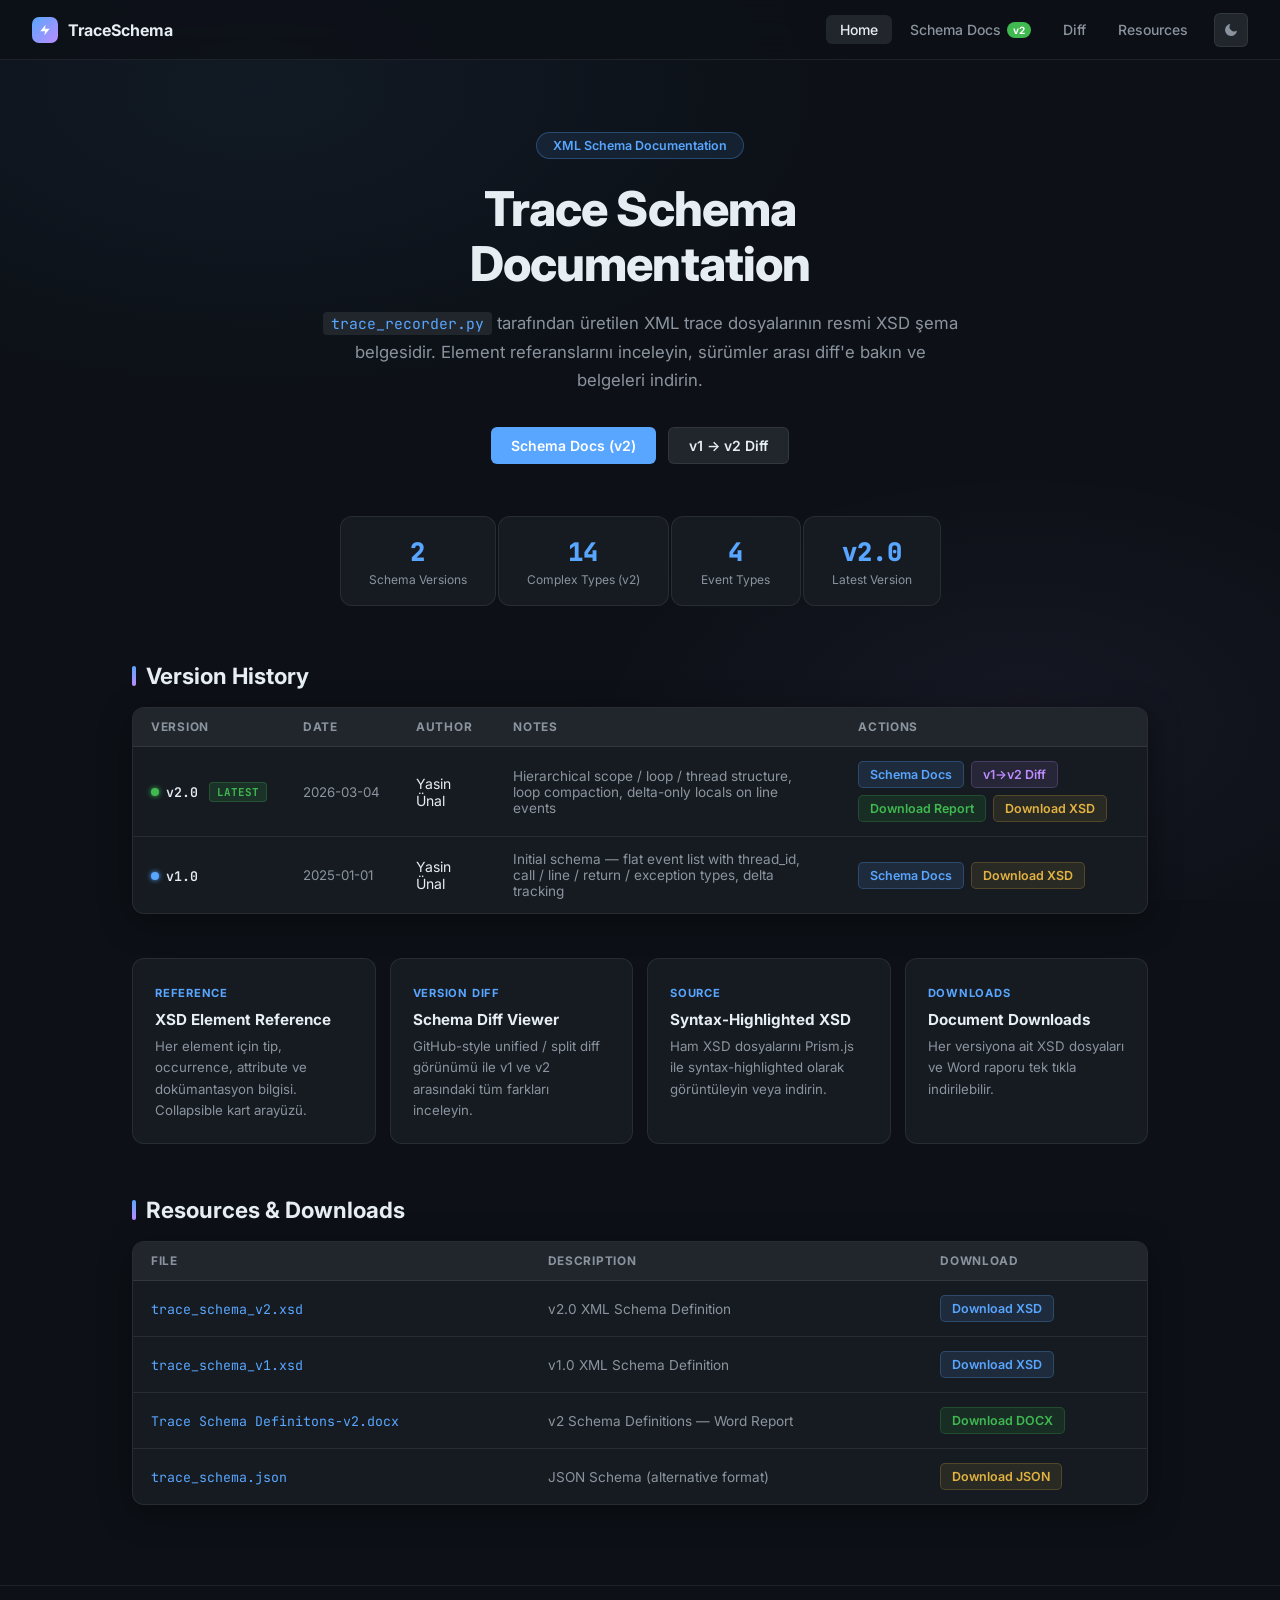
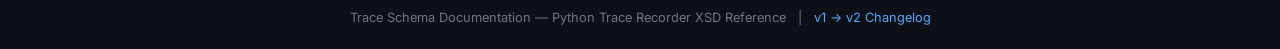
==== commit b6d77db5: "v1.3 - readme added" ====
--- a/index.html
+++ b/index.html
@@ -488,7 +488,7 @@
         }
 
         .btn-sm-green {
-            background: rgba(63, 185, 80, 0.1);
+            background: rgba(54, 211, 75, 0.1);
             color: var(--green);
             border-color: rgba(63, 185, 80, 0.22);
         }
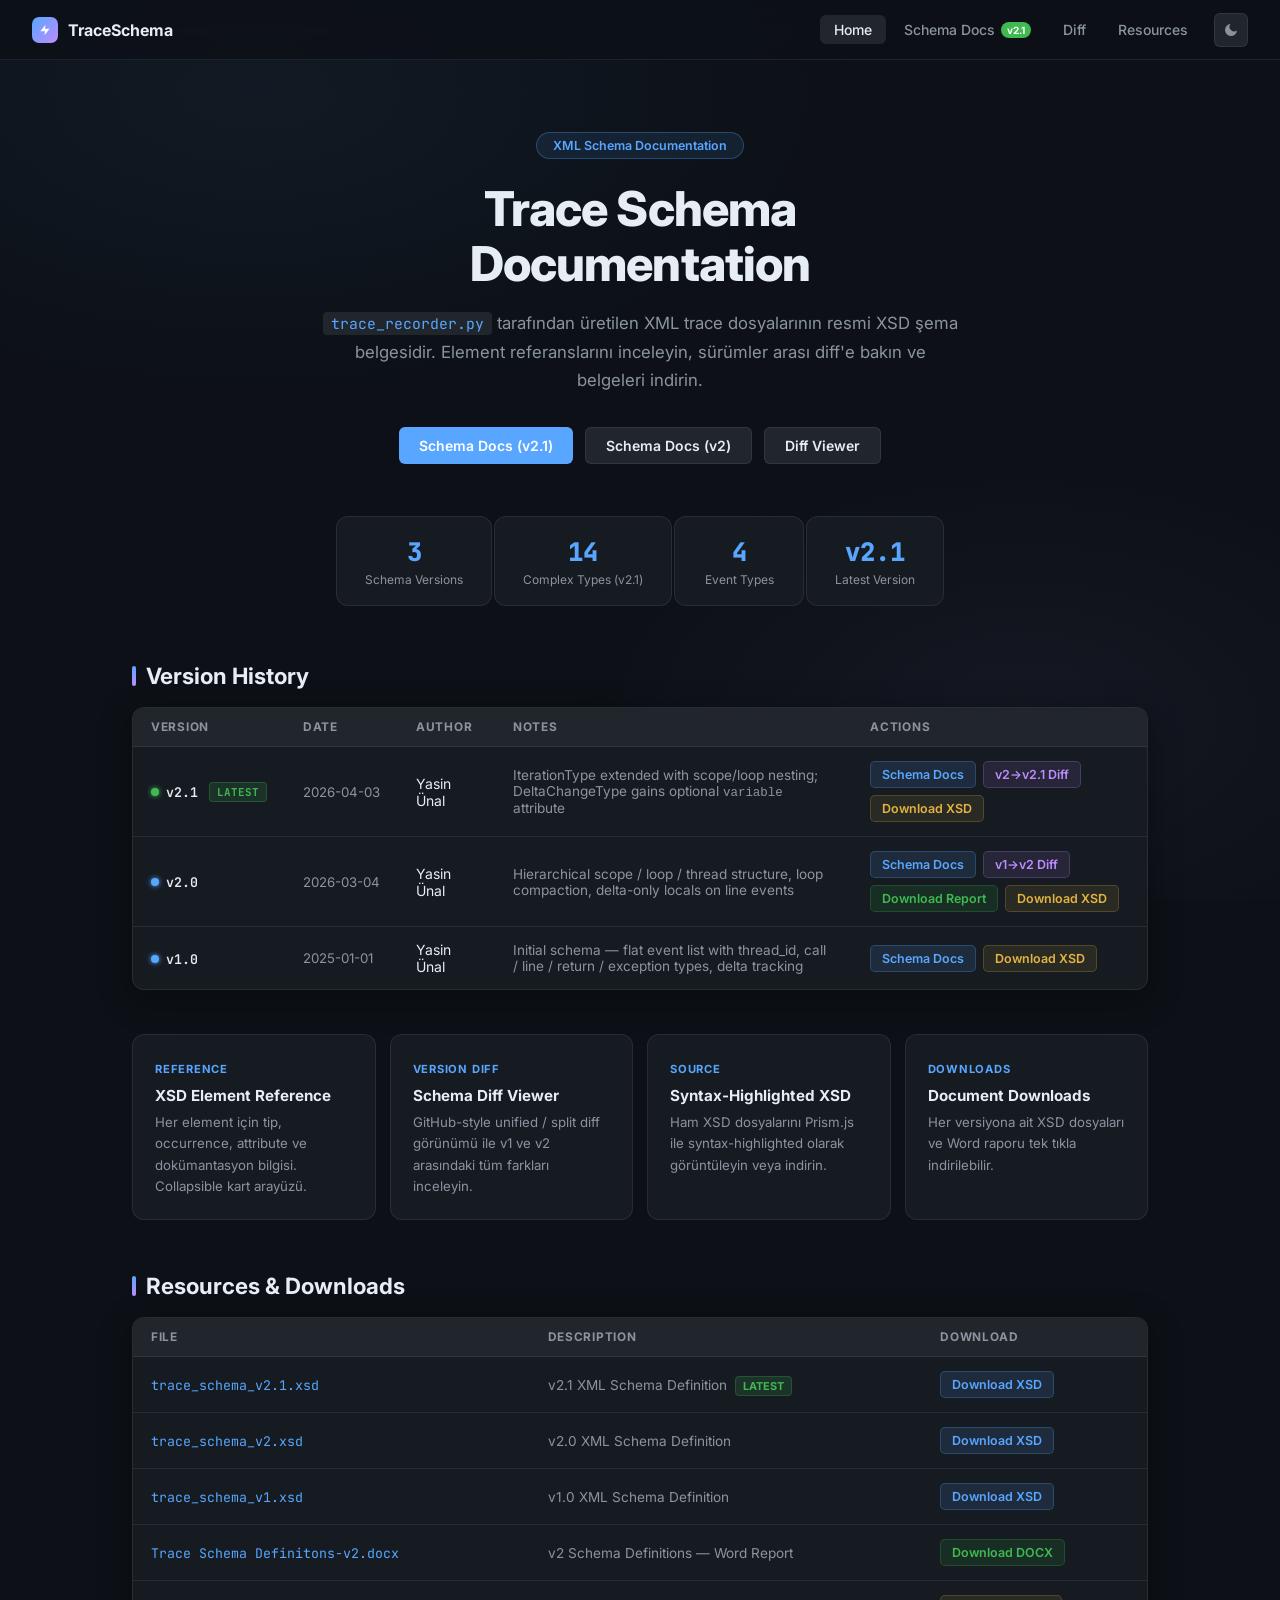
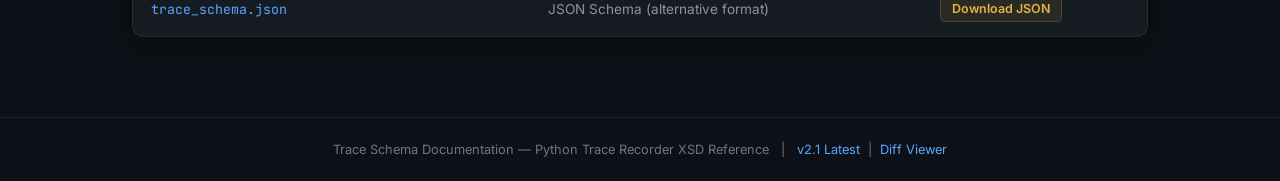
==== commit bf2570c2: "v1.4 - schema version 2.1 feat: introduce trace schema v2.1 with associated documentation and diff v" ====
--- a/index.html
+++ b/index.html
@@ -605,7 +605,7 @@
         <div class="nav-right">
             <ul class="nav-links">
                 <li><a href="index.html" class="active">Home</a></li>
-                <li><a href="site/schema-v2.html">Schema Docs <span class="nav-badge">v2</span></a></li>
+                <li><a href="site/schema-v2.1.html">Schema Docs <span class="nav-badge">v2.1</span></a></li>
                 <li><a href="site/diff.html">Diff</a></li>
                 <li><a href="#resources">Resources</a></li>
             </ul>
@@ -631,22 +631,23 @@
             Element referanslarını inceleyin, sürümler arası diff'e bakın ve belgeleri indirin.
         </p>
         <div class="hero-actions">
-            <a href="site/schema-v2.html" class="btn btn-primary">Schema Docs (v2)</a>
-            <a href="site/diff.html" class="btn btn-secondary">v1 &rarr; v2 Diff</a>
+            <a href="site/schema-v2.1.html" class="btn btn-primary">Schema Docs (v2.1)</a>
+            <a href="site/schema-v2.html" class="btn btn-secondary">Schema Docs (v2)</a>
+            <a href="site/diff.html" class="btn btn-secondary">Diff Viewer</a>
         </div>
     </section>
 
     <div class="stats-strip">
-        <div class="stat-card"><span class="stat-num">2</span>
+        <div class="stat-card"><span class="stat-num">3</span>
             <div class="stat-label">Schema Versions</div>
         </div>
         <div class="stat-card"><span class="stat-num">14</span>
-            <div class="stat-label">Complex Types (v2)</div>
+            <div class="stat-label">Complex Types (v2.1)</div>
         </div>
         <div class="stat-card"><span class="stat-num">4</span>
             <div class="stat-label">Event Types</div>
         </div>
-        <div class="stat-card"><span class="stat-num">v2.0</span>
+        <div class="stat-card"><span class="stat-num">v2.1</span>
             <div class="stat-label">Latest Version</div>
         </div>
     </div>
@@ -673,7 +674,27 @@
                             <td>
                                 <span class="version-badge">
                                     <span class="v-dot v-dot-green"></span>
-                                    v2.0 <span class="latest-chip">LATEST</span>
+                                    v2.1 <span class="latest-chip">LATEST</span>
+                                </span>
+                            </td>
+                            <td class="date-cell">2026-04-03</td>
+                            <td>Yasin &Uuml;nal</td>
+                            <td class="comment-cell">IterationType extended with scope/loop nesting; DeltaChangeType
+                                gains optional <code style="font-size:0.78rem">variable</code> attribute</td>
+                            <td>
+                                <div class="actions-cell">
+                                    <a href="site/schema-v2.1.html" class="btn-sm btn-sm-blue">Schema Docs</a>
+                                    <a href="site/diff.html?compare=v2v21" class="btn-sm btn-sm-purple">v2&rarr;v2.1 Diff</a>
+                                    <a href="schema/trace_schema_v2.1.xsd" class="btn-sm btn-sm-orange" download>Download
+                                        XSD</a>
+                                </div>
+                            </td>
+                        </tr>
+                        <tr>
+                            <td>
+                                <span class="version-badge">
+                                    <span class="v-dot v-dot-blue"></span>
+                                    v2.0
                                 </span>
                             </td>
                             <td class="date-cell">2026-03-04</td>
@@ -754,6 +775,14 @@
                     <tbody>
                         <tr>
                             <td><code
+                                    style="font-family:'JetBrains Mono',monospace; color:var(--accent); font-size:0.83rem;">trace_schema_v2.1.xsd</code>
+                            </td>
+                            <td class="comment-cell">v2.1 XML Schema Definition <span class="latest-chip">LATEST</span></td>
+                            <td><a href="schema/trace_schema_v2.1.xsd" class="btn-sm btn-sm-blue" download>Download
+                                    XSD</a></td>
+                        </tr>
+                        <tr>
+                            <td><code
                                     style="font-family:'JetBrains Mono',monospace; color:var(--accent); font-size:0.83rem;">trace_schema_v2.xsd</code>
                             </td>
                             <td class="comment-cell">v2.0 XML Schema Definition</td>
@@ -793,7 +822,7 @@
 
     <footer>
         <p>Trace Schema Documentation &mdash; Python Trace Recorder XSD Reference &nbsp;&nbsp;|&nbsp;&nbsp; <a
-                href="site/diff.html">v1 &rarr; v2 Changelog</a></p>
+                href="site/schema-v2.1.html">v2.1 Latest</a> &nbsp;|&nbsp; <a href="site/diff.html">Diff Viewer</a></p>
     </footer>
 
     <script>
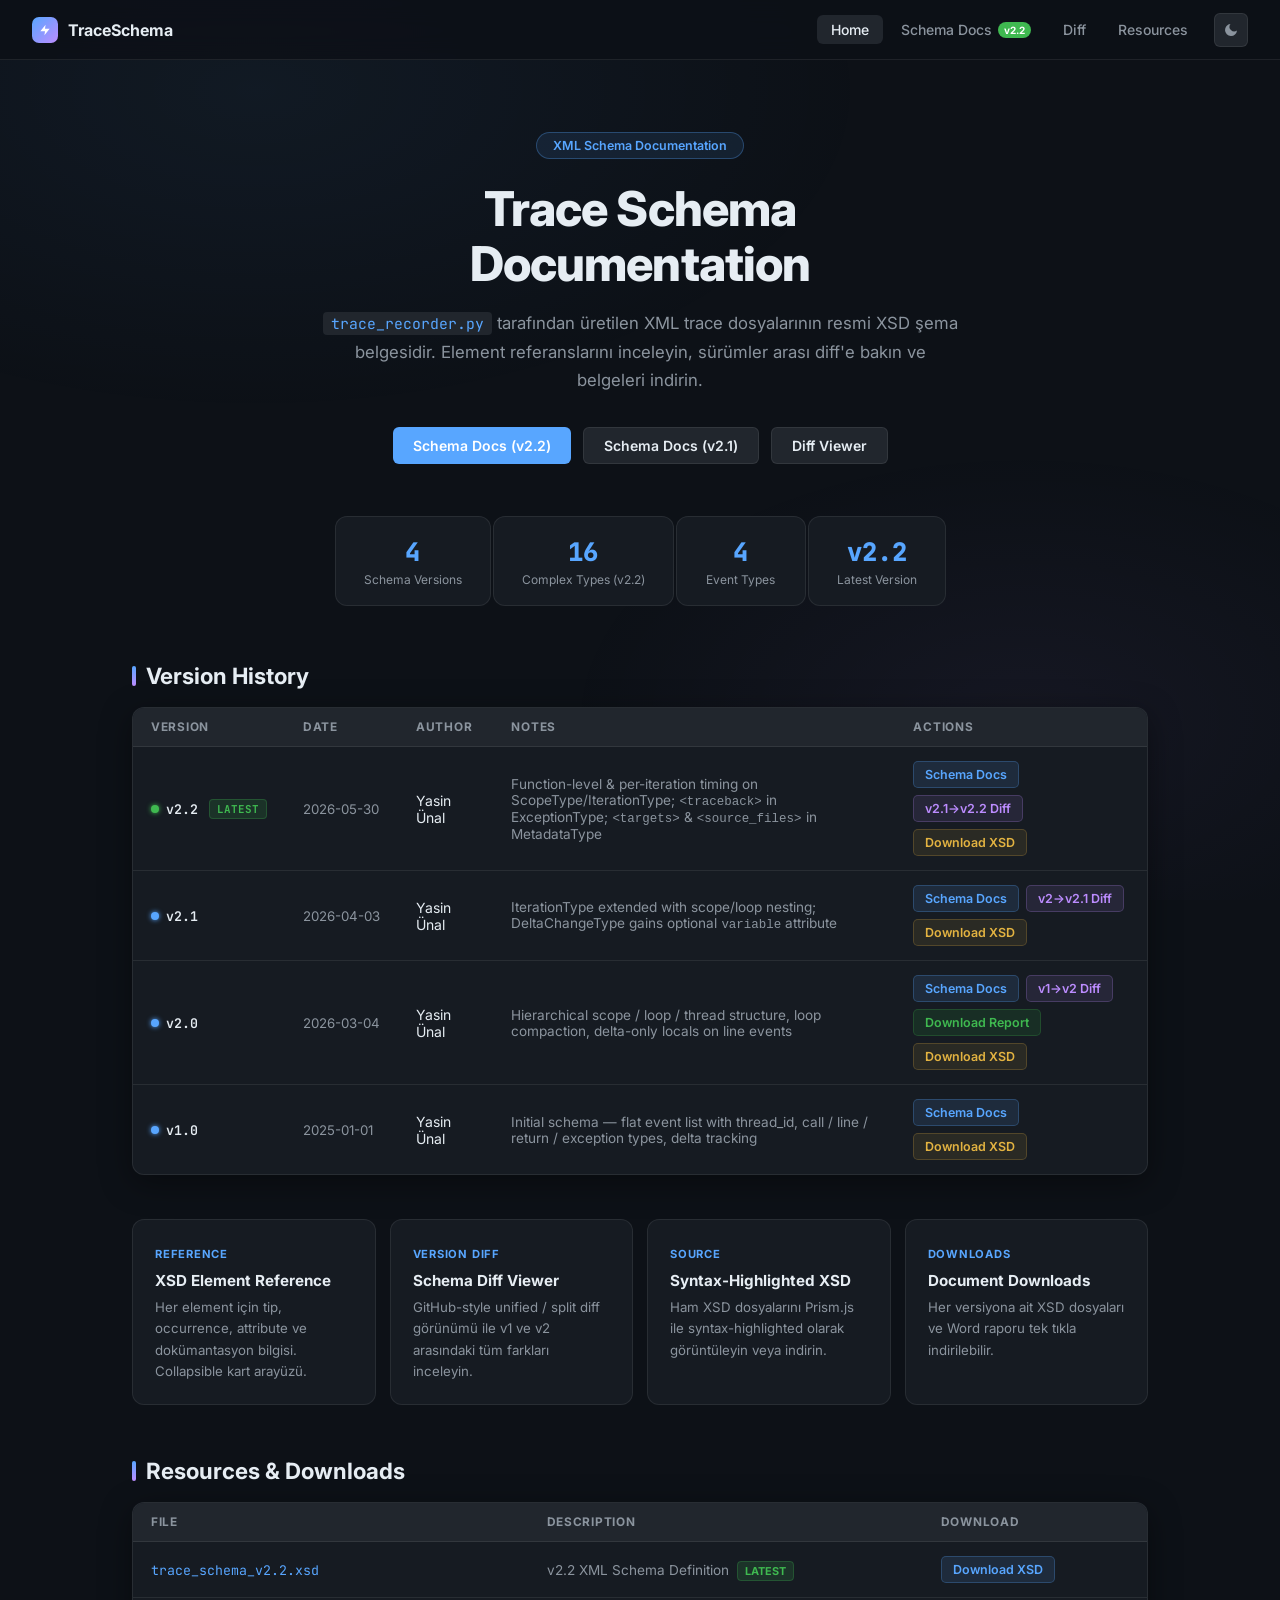
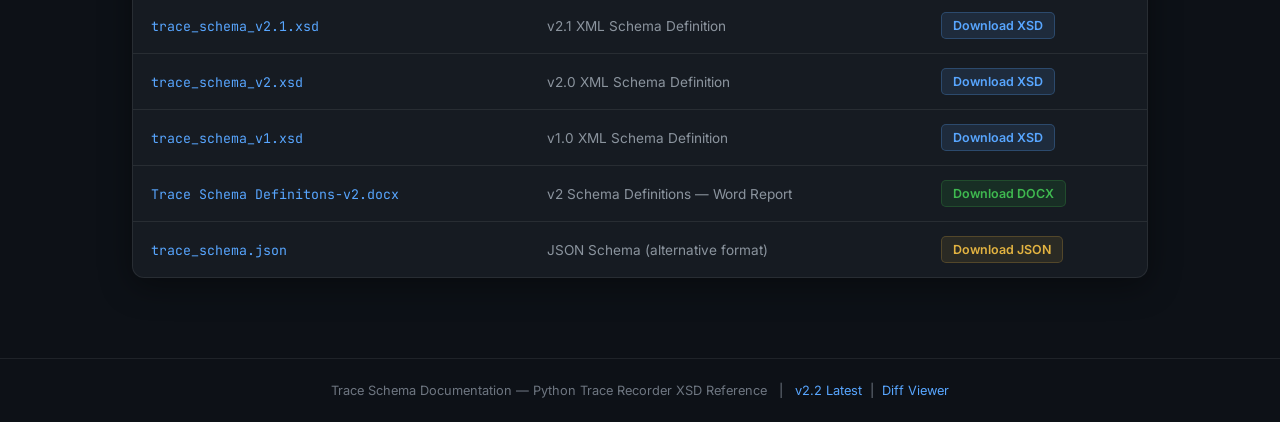
==== commit d79c7713: "Refactor code structure for improved readability and maintainability" ====
--- a/index.html
+++ b/index.html
@@ -605,7 +605,7 @@
         <div class="nav-right">
             <ul class="nav-links">
                 <li><a href="index.html" class="active">Home</a></li>
-                <li><a href="site/schema-v2.1.html">Schema Docs <span class="nav-badge">v2.1</span></a></li>
+                <li><a href="site/schema-v2.2.html">Schema Docs <span class="nav-badge">v2.2</span></a></li>
                 <li><a href="site/diff.html">Diff</a></li>
                 <li><a href="#resources">Resources</a></li>
             </ul>
@@ -631,23 +631,23 @@
             Element referanslarını inceleyin, sürümler arası diff'e bakın ve belgeleri indirin.
         </p>
         <div class="hero-actions">
-            <a href="site/schema-v2.1.html" class="btn btn-primary">Schema Docs (v2.1)</a>
-            <a href="site/schema-v2.html" class="btn btn-secondary">Schema Docs (v2)</a>
+            <a href="site/schema-v2.2.html" class="btn btn-primary">Schema Docs (v2.2)</a>
+            <a href="site/schema-v2.1.html" class="btn btn-secondary">Schema Docs (v2.1)</a>
             <a href="site/diff.html" class="btn btn-secondary">Diff Viewer</a>
         </div>
     </section>
 
     <div class="stats-strip">
-        <div class="stat-card"><span class="stat-num">3</span>
+        <div class="stat-card"><span class="stat-num">4</span>
             <div class="stat-label">Schema Versions</div>
         </div>
-        <div class="stat-card"><span class="stat-num">14</span>
-            <div class="stat-label">Complex Types (v2.1)</div>
+        <div class="stat-card"><span class="stat-num">16</span>
+            <div class="stat-label">Complex Types (v2.2)</div>
         </div>
         <div class="stat-card"><span class="stat-num">4</span>
             <div class="stat-label">Event Types</div>
         </div>
-        <div class="stat-card"><span class="stat-num">v2.1</span>
+        <div class="stat-card"><span class="stat-num">v2.2</span>
             <div class="stat-label">Latest Version</div>
         </div>
     </div>
@@ -674,7 +674,29 @@
                             <td>
                                 <span class="version-badge">
                                     <span class="v-dot v-dot-green"></span>
-                                    v2.1 <span class="latest-chip">LATEST</span>
+                                    v2.2 <span class="latest-chip">LATEST</span>
+                                </span>
+                            </td>
+                            <td class="date-cell">2026-05-30</td>
+                            <td>Yasin &Uuml;nal</td>
+                            <td class="comment-cell">Function-level &amp; per-iteration timing on ScopeType/IterationType;
+                                <code style="font-size:0.78rem">&lt;traceback&gt;</code> in ExceptionType;
+                                <code style="font-size:0.78rem">&lt;targets&gt;</code> &amp;
+                                <code style="font-size:0.78rem">&lt;source_files&gt;</code> in MetadataType</td>
+                            <td>
+                                <div class="actions-cell">
+                                    <a href="site/schema-v2.2.html" class="btn-sm btn-sm-blue">Schema Docs</a>
+                                    <a href="site/diff.html?compare=v21v22" class="btn-sm btn-sm-purple">v2.1&rarr;v2.2 Diff</a>
+                                    <a href="schema/trace_schema_v2.2.xsd" class="btn-sm btn-sm-orange" download>Download
+                                        XSD</a>
+                                </div>
+                            </td>
+                        </tr>
+                        <tr>
+                            <td>
+                                <span class="version-badge">
+                                    <span class="v-dot v-dot-blue"></span>
+                                    v2.1
                                 </span>
                             </td>
                             <td class="date-cell">2026-04-03</td>
@@ -775,9 +797,17 @@
                     <tbody>
                         <tr>
                             <td><code
+                                    style="font-family:'JetBrains Mono',monospace; color:var(--accent); font-size:0.83rem;">trace_schema_v2.2.xsd</code>
+                            </td>
+                            <td class="comment-cell">v2.2 XML Schema Definition <span class="latest-chip">LATEST</span></td>
+                            <td><a href="schema/trace_schema_v2.2.xsd" class="btn-sm btn-sm-blue" download>Download
+                                    XSD</a></td>
+                        </tr>
+                        <tr>
+                            <td><code
                                     style="font-family:'JetBrains Mono',monospace; color:var(--accent); font-size:0.83rem;">trace_schema_v2.1.xsd</code>
                             </td>
-                            <td class="comment-cell">v2.1 XML Schema Definition <span class="latest-chip">LATEST</span></td>
+                            <td class="comment-cell">v2.1 XML Schema Definition</td>
                             <td><a href="schema/trace_schema_v2.1.xsd" class="btn-sm btn-sm-blue" download>Download
                                     XSD</a></td>
                         </tr>
@@ -822,7 +852,7 @@
 
     <footer>
         <p>Trace Schema Documentation &mdash; Python Trace Recorder XSD Reference &nbsp;&nbsp;|&nbsp;&nbsp; <a
-                href="site/schema-v2.1.html">v2.1 Latest</a> &nbsp;|&nbsp; <a href="site/diff.html">Diff Viewer</a></p>
+                href="site/schema-v2.2.html">v2.2 Latest</a> &nbsp;|&nbsp; <a href="site/diff.html">Diff Viewer</a></p>
     </footer>
 
     <script>
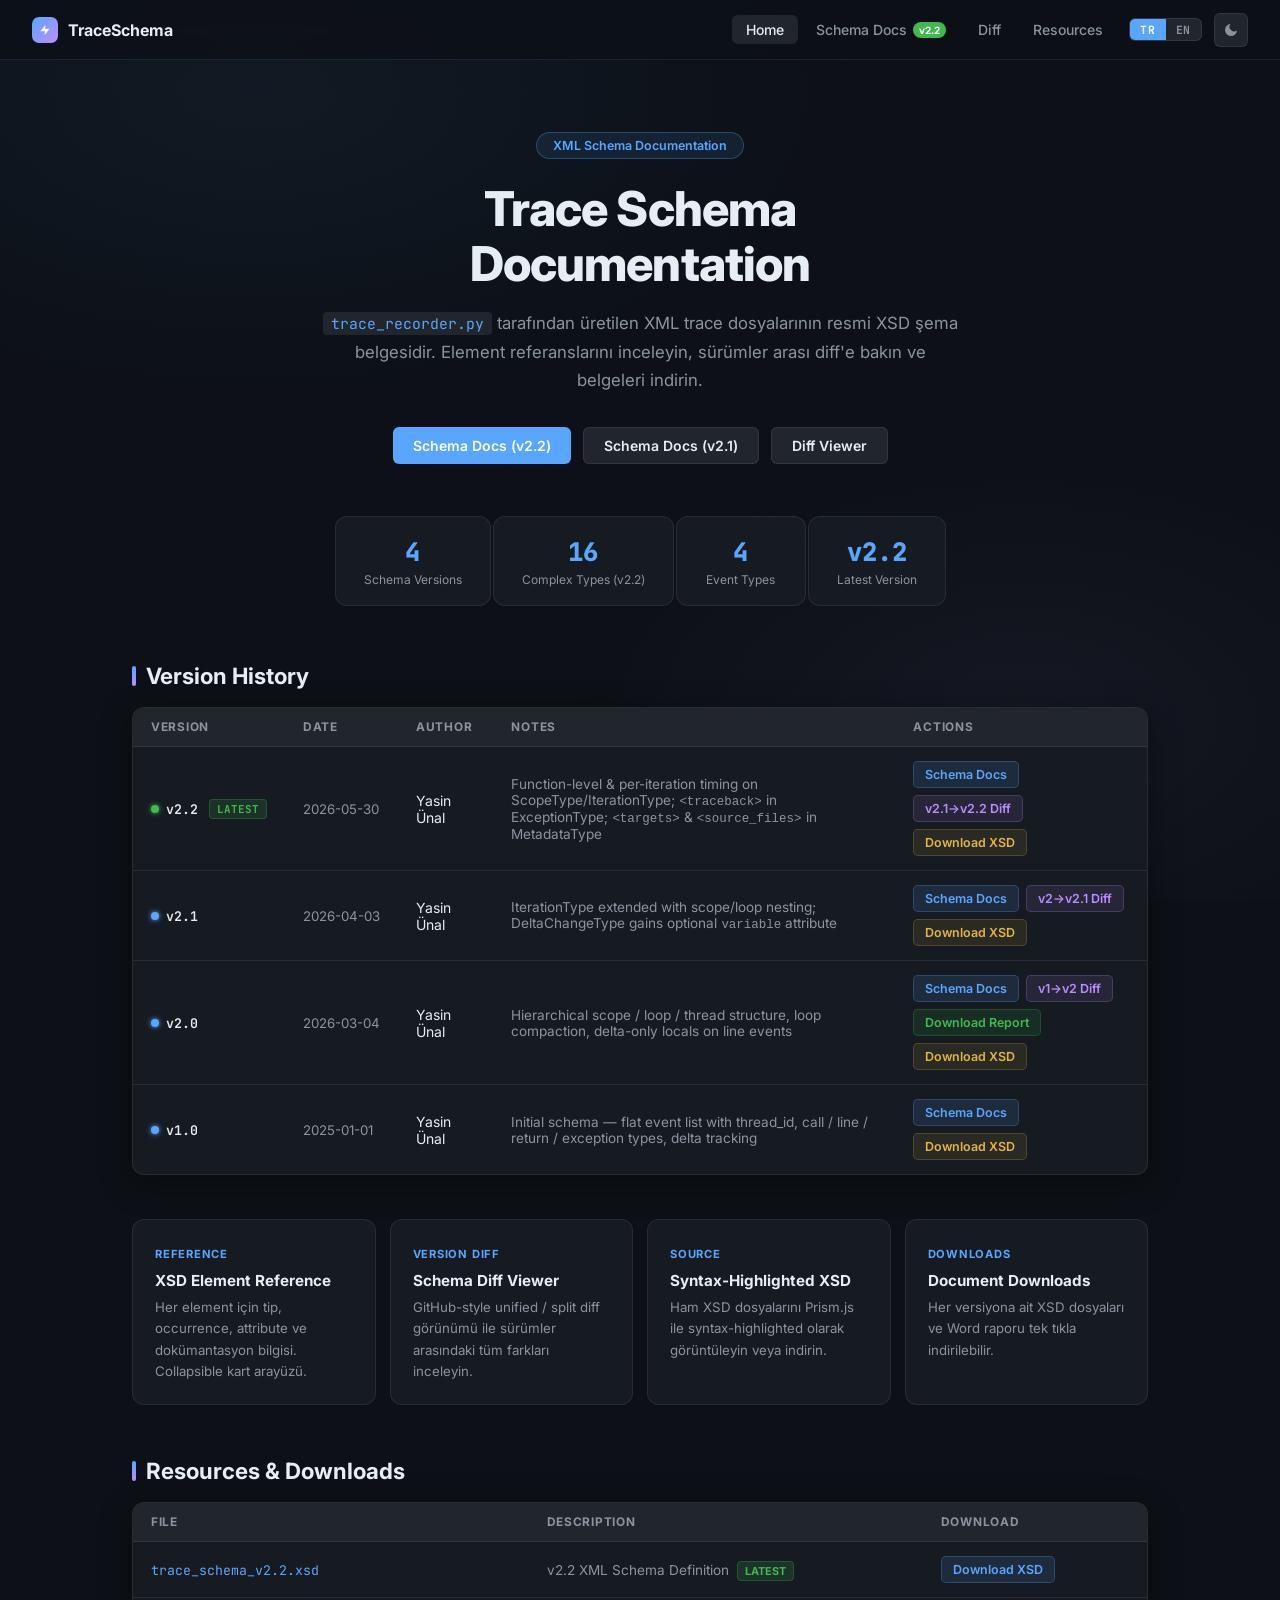
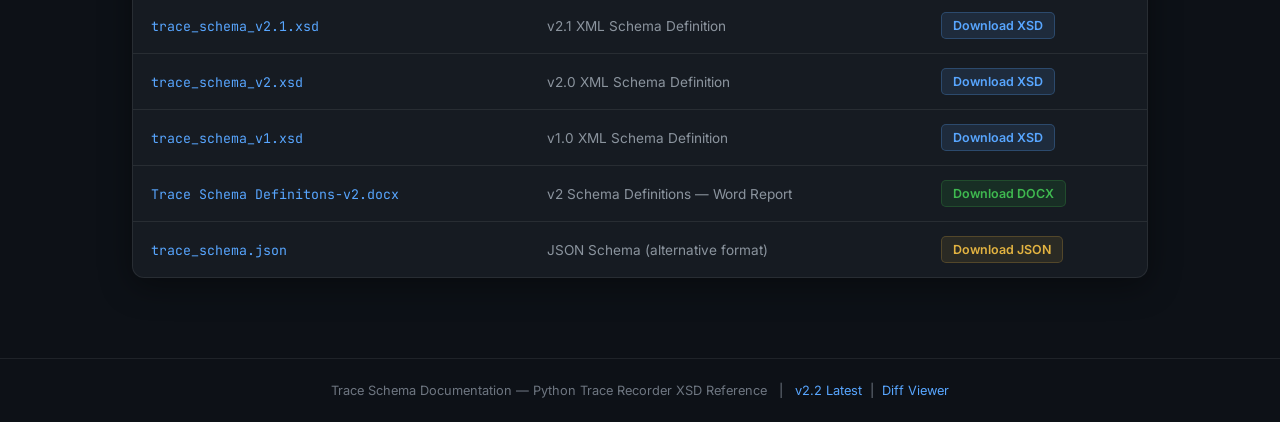
==== commit 4dcf3795: "v1.7 - Language support: Add language toggle and update documentation for v2 schema  - Introduced la" ====
--- a/index.html
+++ b/index.html
@@ -1,6 +1,7 @@
 <!DOCTYPE html>
 <html lang="en" data-theme="dark">
 <head>
+    <script>document.documentElement.setAttribute('data-lang', localStorage.getItem('ts-lang') || 'tr');</script>
     <meta charset="UTF-8" />
     <meta name="viewport" content="width=device-width, initial-scale=1.0" />
     <title>Trace Schema Documentation</title>
@@ -573,6 +574,24 @@
             text-decoration: underline;
         }
 
+        /* i18n */
+        html[data-lang="en"] .i18n-tr { display: none !important; }
+        html[data-lang="tr"] .i18n-en { display: none !important; }
+        .lang-toggle {
+            display: flex; align-items: center;
+            background: var(--bg3); border: 1px solid var(--border);
+            border-radius: var(--radius-sm); overflow: hidden; margin-left: 8px;
+        }
+        .lang-btn {
+            padding: 5px 10px; border: none; background: transparent;
+            color: var(--text2); font-size: 0.71rem; font-weight: 700;
+            cursor: pointer; font-family: 'JetBrains Mono', monospace;
+            letter-spacing: 0.06em; line-height: 1;
+            transition: background 0.15s, color 0.15s;
+        }
+        .lang-btn.active { background: var(--accent); color: #fff; }
+        .lang-btn:hover:not(.active) { background: var(--bg3); color: var(--text); }
+
         @media (max-width:768px) {
             nav {
                 padding: 0 1rem;
@@ -609,6 +628,10 @@
                 <li><a href="site/diff.html">Diff</a></li>
                 <li><a href="#resources">Resources</a></li>
             </ul>
+            <div class="lang-toggle">
+                <button class="lang-btn" data-lang="tr" onclick="setLang('tr')">TR</button>
+                <button class="lang-btn" data-lang="en" onclick="setLang('en')">EN</button>
+            </div>
             <button class="theme-btn" id="theme-toggle" title="Toggle light/dark theme" onclick="toggleTheme()">
                 <svg id="icon-sun" viewBox="0 0 24 24" style="display:none">
                     <path
@@ -625,10 +648,13 @@
         <div class="hero-badge">XML Schema Documentation</div>
         <h1>Trace Schema<br />Documentation</h1>
         <p>
-            <code
+            <span class="i18n-tr"><code
                 style="background:var(--bg3); padding:2px 8px; border-radius:4px; font-family:'JetBrains Mono',monospace; font-size:0.88em; color:var(--accent);">trace_recorder.py</code>
             tarafından üretilen XML trace dosyalarının resmi XSD şema belgesidir.
-            Element referanslarını inceleyin, sürümler arası diff'e bakın ve belgeleri indirin.
+            Element referanslarını inceleyin, sürümler arası diff'e bakın ve belgeleri indirin.</span>
+            <span class="i18n-en">The official XSD schema documentation for XML trace files produced by <code
+                style="background:var(--bg3); padding:2px 8px; border-radius:4px; font-family:'JetBrains Mono',monospace; font-size:0.88em; color:var(--accent);">trace_recorder.py</code>.
+            Browse element references, inspect version diffs, and download schemas.</span>
         </p>
         <div class="hero-actions">
             <a href="site/schema-v2.2.html" class="btn btn-primary">Schema Docs (v2.2)</a>
@@ -762,22 +788,22 @@
             <div class="feature-card">
                 <div class="feature-label">Reference</div>
                 <h3>XSD Element Reference</h3>
-                <p>Her element için tip, occurrence, attribute ve dokümantasyon bilgisi. Collapsible kart arayüzü.</p>
+                <p><span class="i18n-tr">Her element için tip, occurrence, attribute ve dokümantasyon bilgisi. Collapsible kart arayüzü.</span><span class="i18n-en">Type, occurrence, attribute, and documentation for every element. Collapsible card interface.</span></p>
             </div>
             <div class="feature-card">
                 <div class="feature-label">Version Diff</div>
                 <h3>Schema Diff Viewer</h3>
-                <p>GitHub-style unified / split diff görünümü ile v1 ve v2 arasındaki tüm farkları inceleyin.</p>
+                <p><span class="i18n-tr">GitHub-style unified / split diff görünümü ile sürümler arasındaki tüm farkları inceleyin.</span><span class="i18n-en">Review all differences between schema versions with a GitHub-style unified / split diff view.</span></p>
             </div>
             <div class="feature-card">
                 <div class="feature-label">Source</div>
                 <h3>Syntax-Highlighted XSD</h3>
-                <p>Ham XSD dosyalarını Prism.js ile syntax-highlighted olarak görüntüleyin veya indirin.</p>
+                <p><span class="i18n-tr">Ham XSD dosyalarını Prism.js ile syntax-highlighted olarak görüntüleyin veya indirin.</span><span class="i18n-en">View or download raw XSD files with Prism.js syntax highlighting.</span></p>
             </div>
             <div class="feature-card">
                 <div class="feature-label">Downloads</div>
                 <h3>Document Downloads</h3>
-                <p>Her versiyona ait XSD dosyaları ve Word raporu tek tıkla indirilebilir.</p>
+                <p><span class="i18n-tr">Her versiyona ait XSD dosyaları ve Word raporu tek tıkla indirilebilir.</span><span class="i18n-en">XSD files and Word reports for each version, downloadable with a single click.</span></p>
             </div>
         </div>
 
@@ -873,5 +899,6 @@
             }
         })();
     </script>
+    <script src="site/lang.js"></script>
 </body>
 </html>
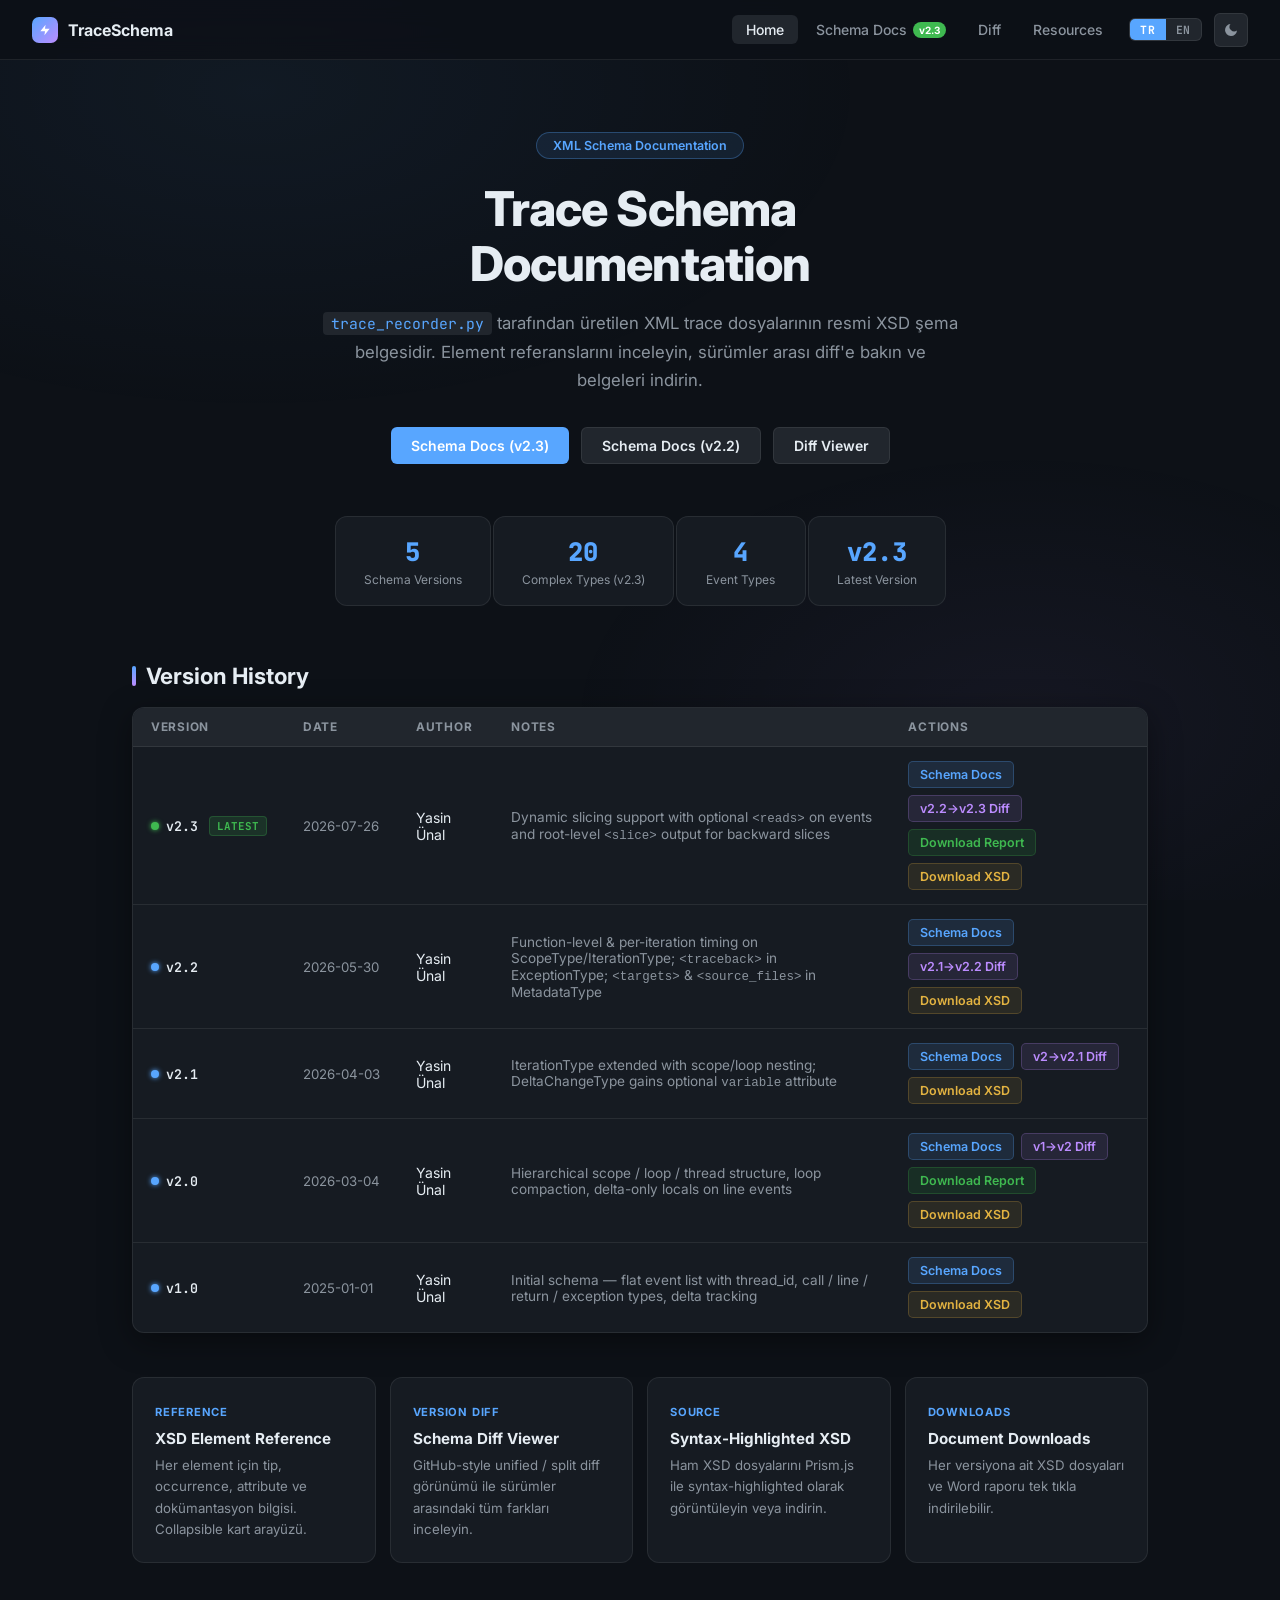
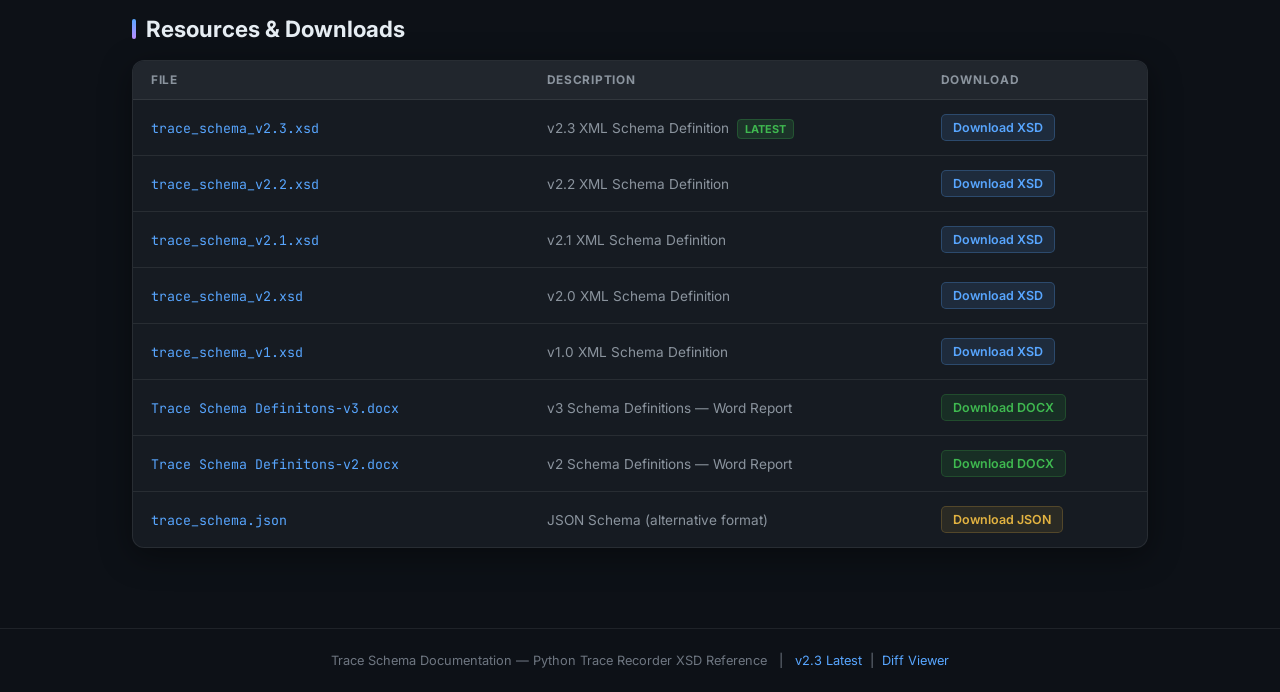
==== commit 29ba9c7d: "v1.9 - new schema documentations: - .docx documentation updates - website updates" ====
--- a/index.html
+++ b/index.html
@@ -624,7 +624,7 @@
         <div class="nav-right">
             <ul class="nav-links">
                 <li><a href="index.html" class="active">Home</a></li>
-                <li><a href="site/schema-v2.2.html">Schema Docs <span class="nav-badge">v2.2</span></a></li>
+                <li><a href="site/schema-v2.3.html">Schema Docs <span class="nav-badge">v2.3</span></a></li>
                 <li><a href="site/diff.html">Diff</a></li>
                 <li><a href="#resources">Resources</a></li>
             </ul>
@@ -657,23 +657,23 @@
             Browse element references, inspect version diffs, and download schemas.</span>
         </p>
         <div class="hero-actions">
-            <a href="site/schema-v2.2.html" class="btn btn-primary">Schema Docs (v2.2)</a>
-            <a href="site/schema-v2.1.html" class="btn btn-secondary">Schema Docs (v2.1)</a>
+            <a href="site/schema-v2.3.html" class="btn btn-primary">Schema Docs (v2.3)</a>
+            <a href="site/schema-v2.2.html" class="btn btn-secondary">Schema Docs (v2.2)</a>
             <a href="site/diff.html" class="btn btn-secondary">Diff Viewer</a>
         </div>
     </section>
 
     <div class="stats-strip">
-        <div class="stat-card"><span class="stat-num">4</span>
+        <div class="stat-card"><span class="stat-num">5</span>
             <div class="stat-label">Schema Versions</div>
         </div>
-        <div class="stat-card"><span class="stat-num">16</span>
-            <div class="stat-label">Complex Types (v2.2)</div>
+        <div class="stat-card"><span class="stat-num">20</span>
+            <div class="stat-label">Complex Types (v2.3)</div>
         </div>
         <div class="stat-card"><span class="stat-num">4</span>
             <div class="stat-label">Event Types</div>
         </div>
-        <div class="stat-card"><span class="stat-num">v2.2</span>
+        <div class="stat-card"><span class="stat-num">v2.3</span>
             <div class="stat-label">Latest Version</div>
         </div>
     </div>
@@ -700,7 +700,30 @@
                             <td>
                                 <span class="version-badge">
                                     <span class="v-dot v-dot-green"></span>
-                                    v2.2 <span class="latest-chip">LATEST</span>
+                                    v2.3 <span class="latest-chip">LATEST</span>
+                                </span>
+                            </td>
+                            <td class="date-cell">2026-07-26</td>
+                            <td>Yasin &Uuml;nal</td>
+                            <td class="comment-cell">Dynamic slicing support with optional
+                                <code style="font-size:0.78rem">&lt;reads&gt;</code> on events and root-level
+                                <code style="font-size:0.78rem">&lt;slice&gt;</code> output for backward slices</td>
+                            <td>
+                                <div class="actions-cell">
+                                    <a href="site/schema-v2.3.html" class="btn-sm btn-sm-blue">Schema Docs</a>
+                                    <a href="site/diff.html?compare=v22v23" class="btn-sm btn-sm-purple">v2.2&rarr;v2.3 Diff</a>
+                                    <a href="documents/Trace Schema Definitons-v3.docx" class="btn-sm btn-sm-green"
+                                        download>Download Report</a>
+                                    <a href="schema/trace_schema_v2.3.xsd" class="btn-sm btn-sm-orange" download>Download
+                                        XSD</a>
+                                </div>
+                            </td>
+                        </tr>
+                        <tr>
+                            <td>
+                                <span class="version-badge">
+                                    <span class="v-dot v-dot-blue"></span>
+                                    v2.2
                                 </span>
                             </td>
                             <td class="date-cell">2026-05-30</td>
@@ -823,9 +846,17 @@
                     <tbody>
                         <tr>
                             <td><code
+                                    style="font-family:'JetBrains Mono',monospace; color:var(--accent); font-size:0.83rem;">trace_schema_v2.3.xsd</code>
+                            </td>
+                            <td class="comment-cell">v2.3 XML Schema Definition <span class="latest-chip">LATEST</span></td>
+                            <td><a href="schema/trace_schema_v2.3.xsd" class="btn-sm btn-sm-blue" download>Download
+                                    XSD</a></td>
+                        </tr>
+                        <tr>
+                            <td><code
                                     style="font-family:'JetBrains Mono',monospace; color:var(--accent); font-size:0.83rem;">trace_schema_v2.2.xsd</code>
                             </td>
-                            <td class="comment-cell">v2.2 XML Schema Definition <span class="latest-chip">LATEST</span></td>
+                            <td class="comment-cell">v2.2 XML Schema Definition</td>
                             <td><a href="schema/trace_schema_v2.2.xsd" class="btn-sm btn-sm-blue" download>Download
                                     XSD</a></td>
                         </tr>
@@ -852,6 +883,14 @@
                             <td class="comment-cell">v1.0 XML Schema Definition</td>
                             <td><a href="schema/trace_schema_v1.xsd" class="btn-sm btn-sm-blue" download>Download
                                     XSD</a></td>
+                        </tr>
+                        <tr>
+                            <td><code
+                                    style="font-family:'JetBrains Mono',monospace; color:var(--accent); font-size:0.83rem;">Trace Schema Definitons-v3.docx</code>
+                            </td>
+                            <td class="comment-cell">v3 Schema Definitions &mdash; Word Report</td>
+                            <td><a href="documents/Trace Schema Definitons-v3.docx" class="btn-sm btn-sm-green"
+                                    download>Download DOCX</a></td>
                         </tr>
                         <tr>
                             <td><code
@@ -878,7 +917,7 @@
 
     <footer>
         <p>Trace Schema Documentation &mdash; Python Trace Recorder XSD Reference &nbsp;&nbsp;|&nbsp;&nbsp; <a
-                href="site/schema-v2.2.html">v2.2 Latest</a> &nbsp;|&nbsp; <a href="site/diff.html">Diff Viewer</a></p>
+                href="site/schema-v2.3.html">v2.3 Latest</a> &nbsp;|&nbsp; <a href="site/diff.html">Diff Viewer</a></p>
     </footer>
 
     <script>
@@ -901,4 +940,4 @@
     </script>
     <script src="site/lang.js"></script>
 </body>
-</html>+</html>
